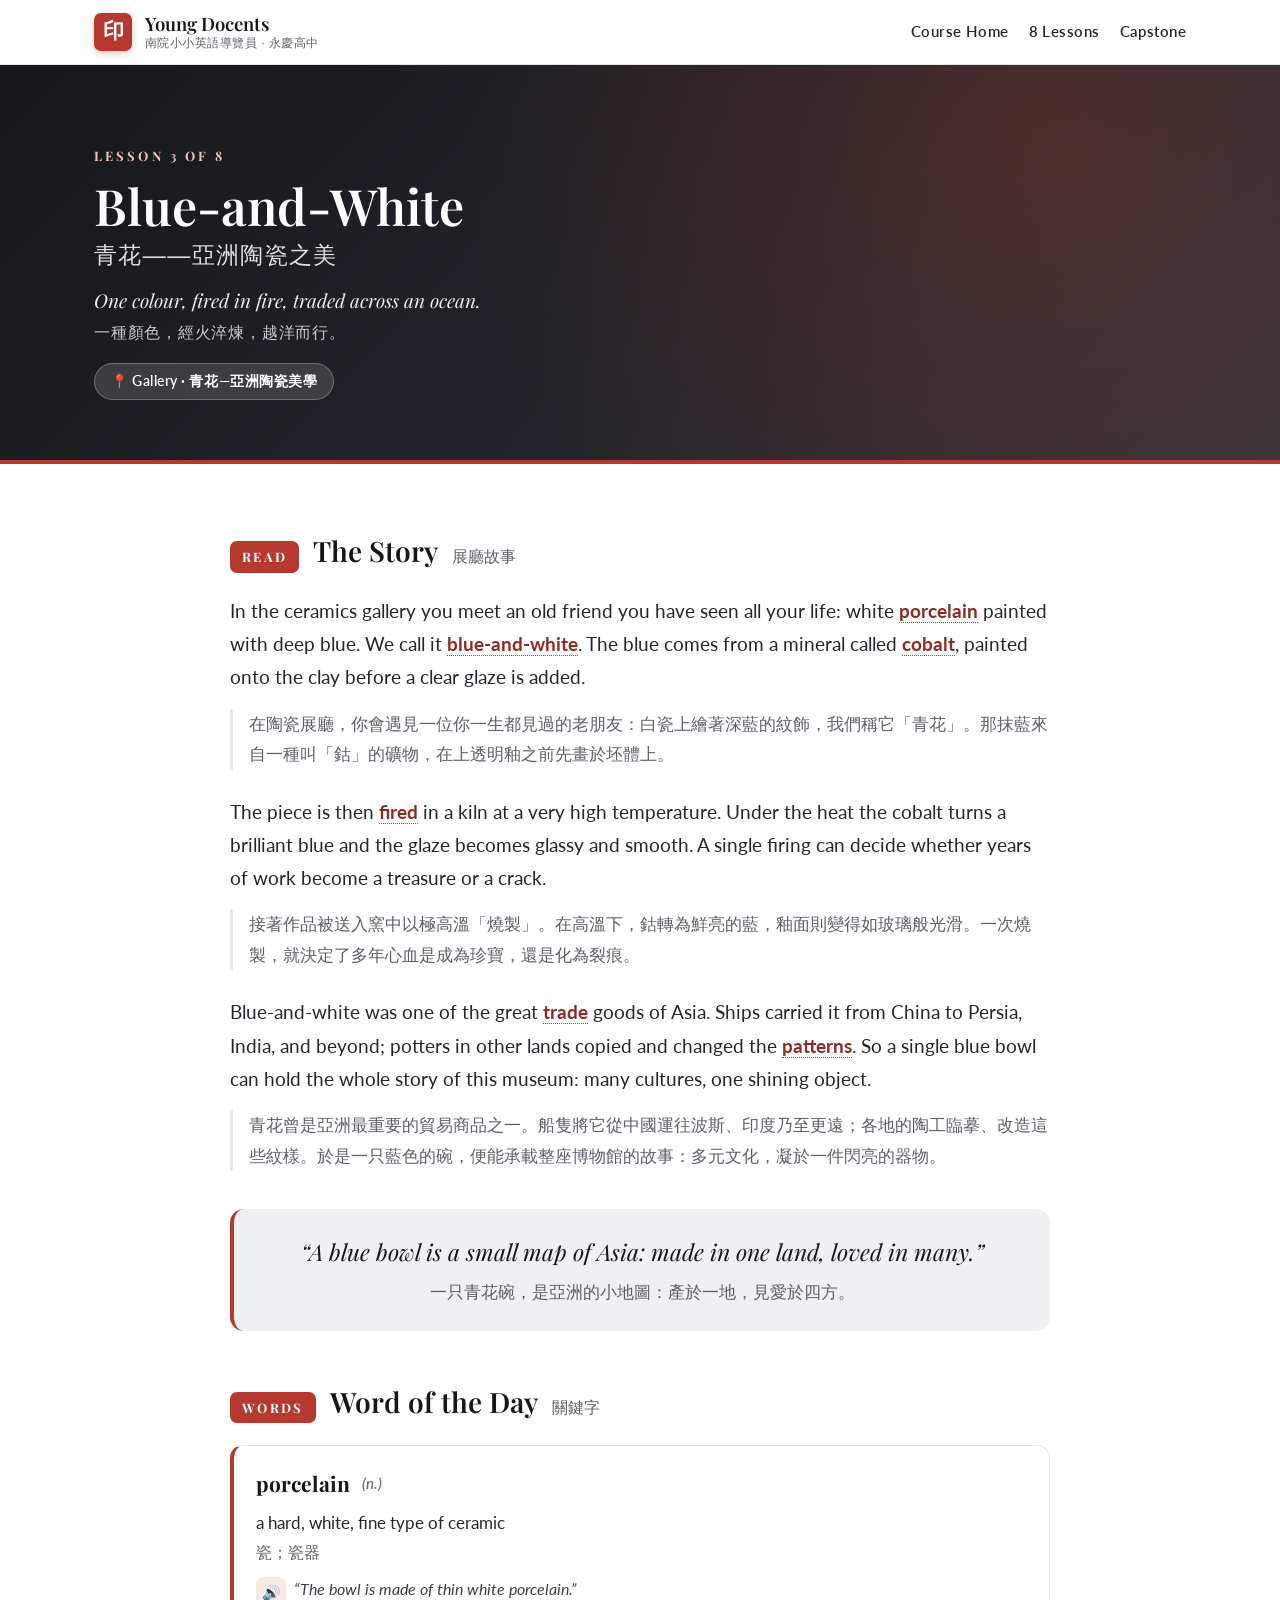
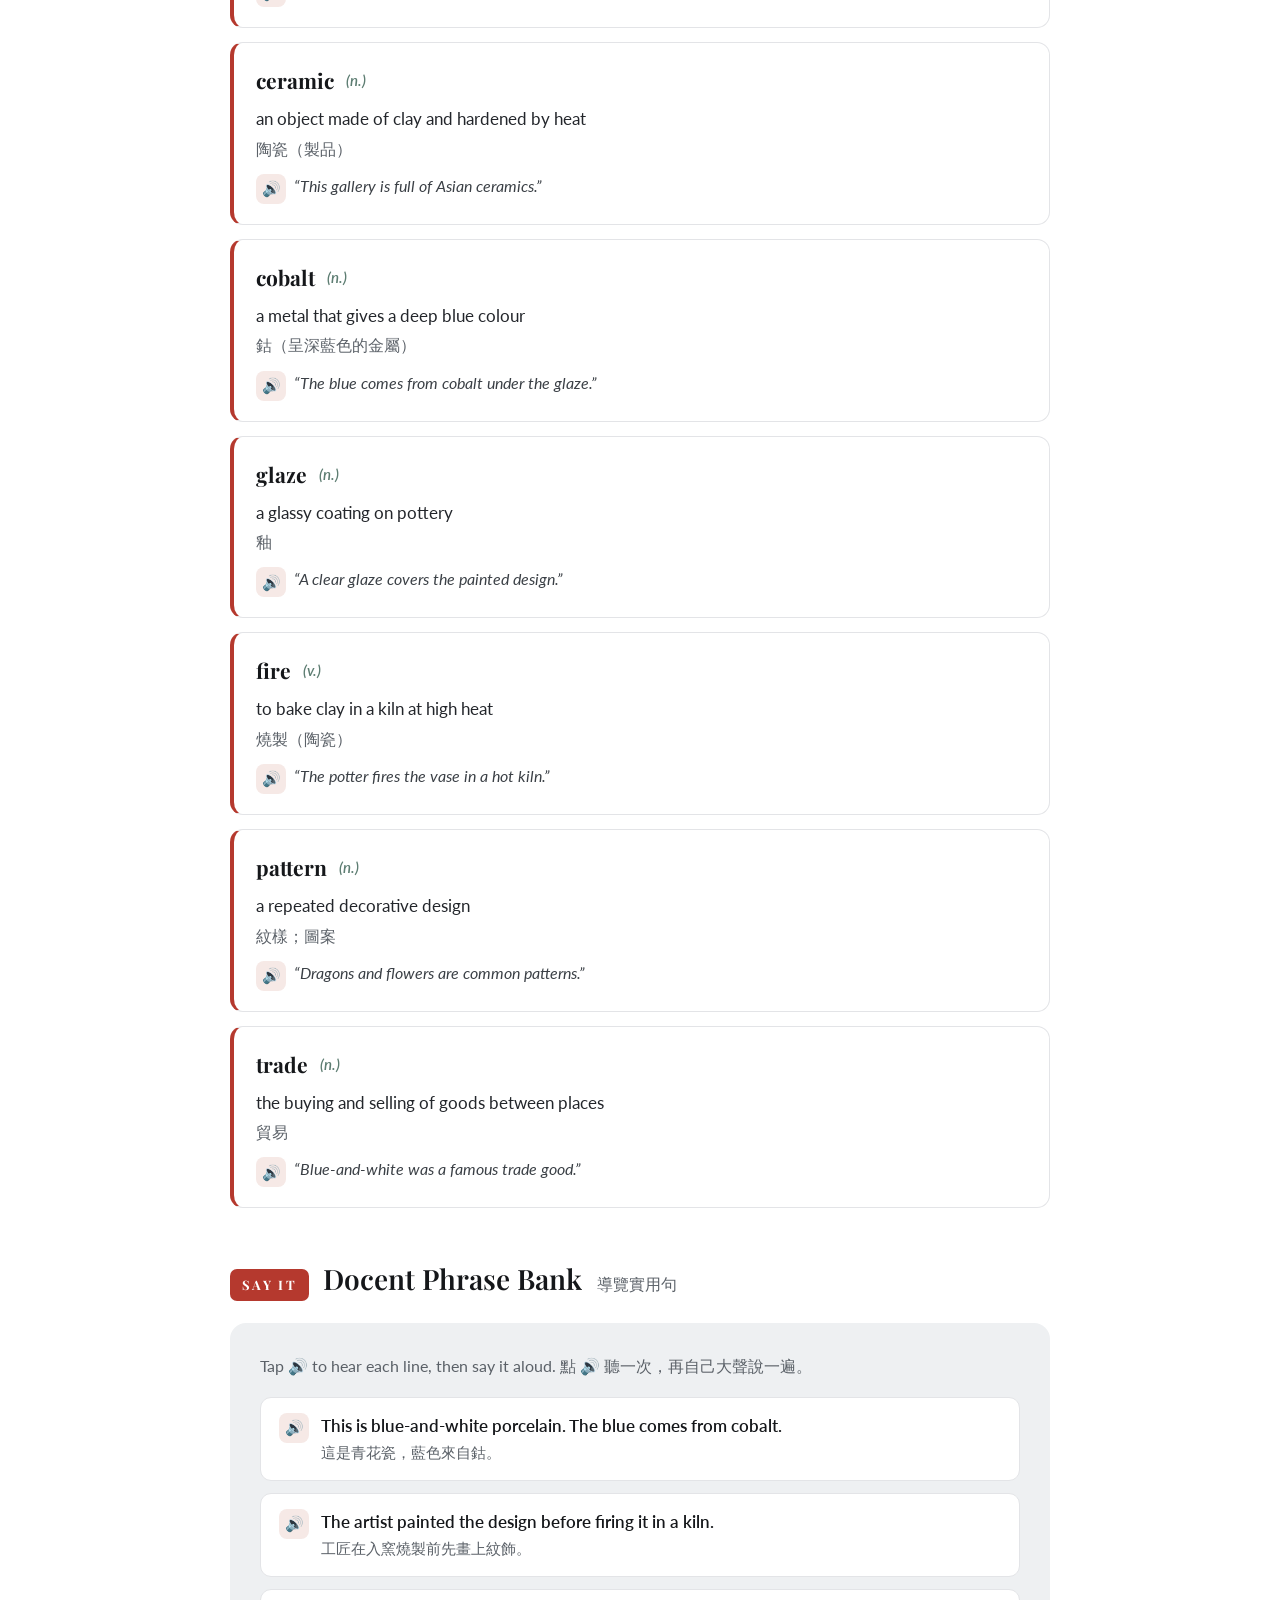
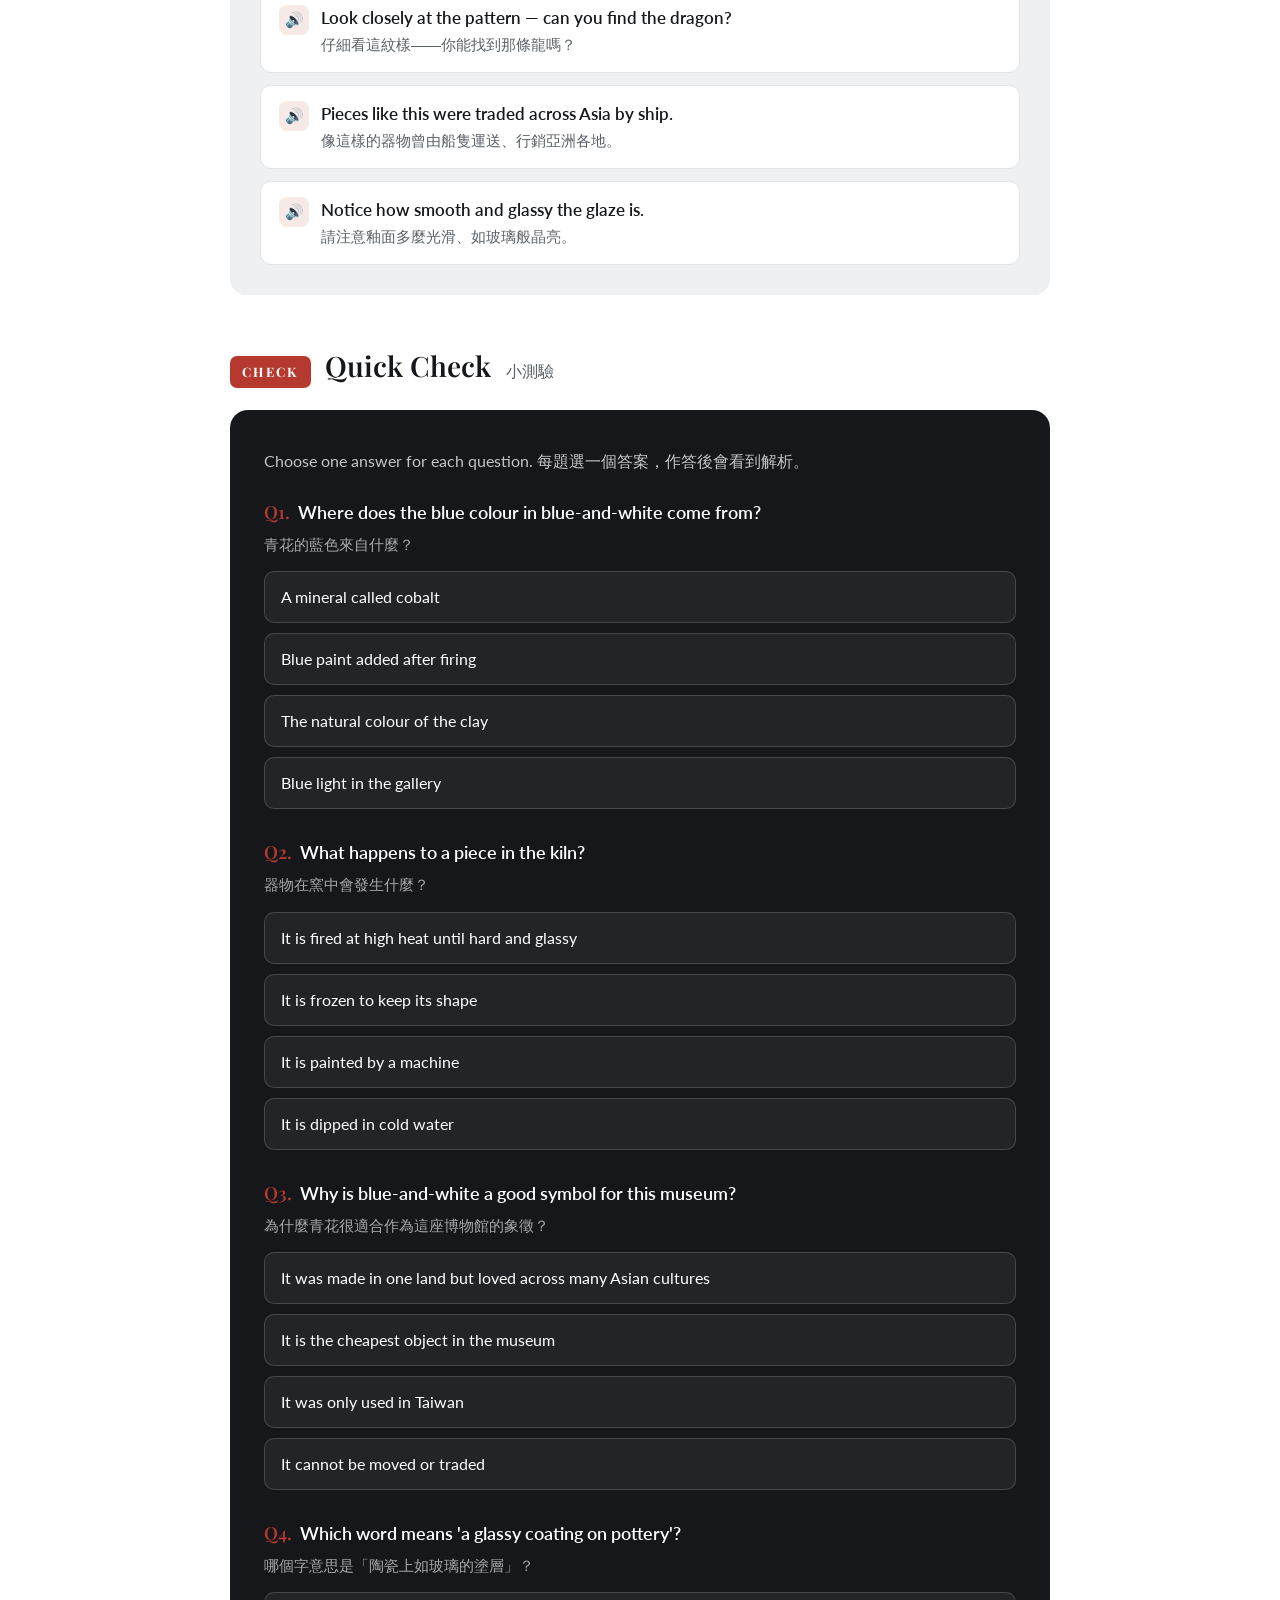
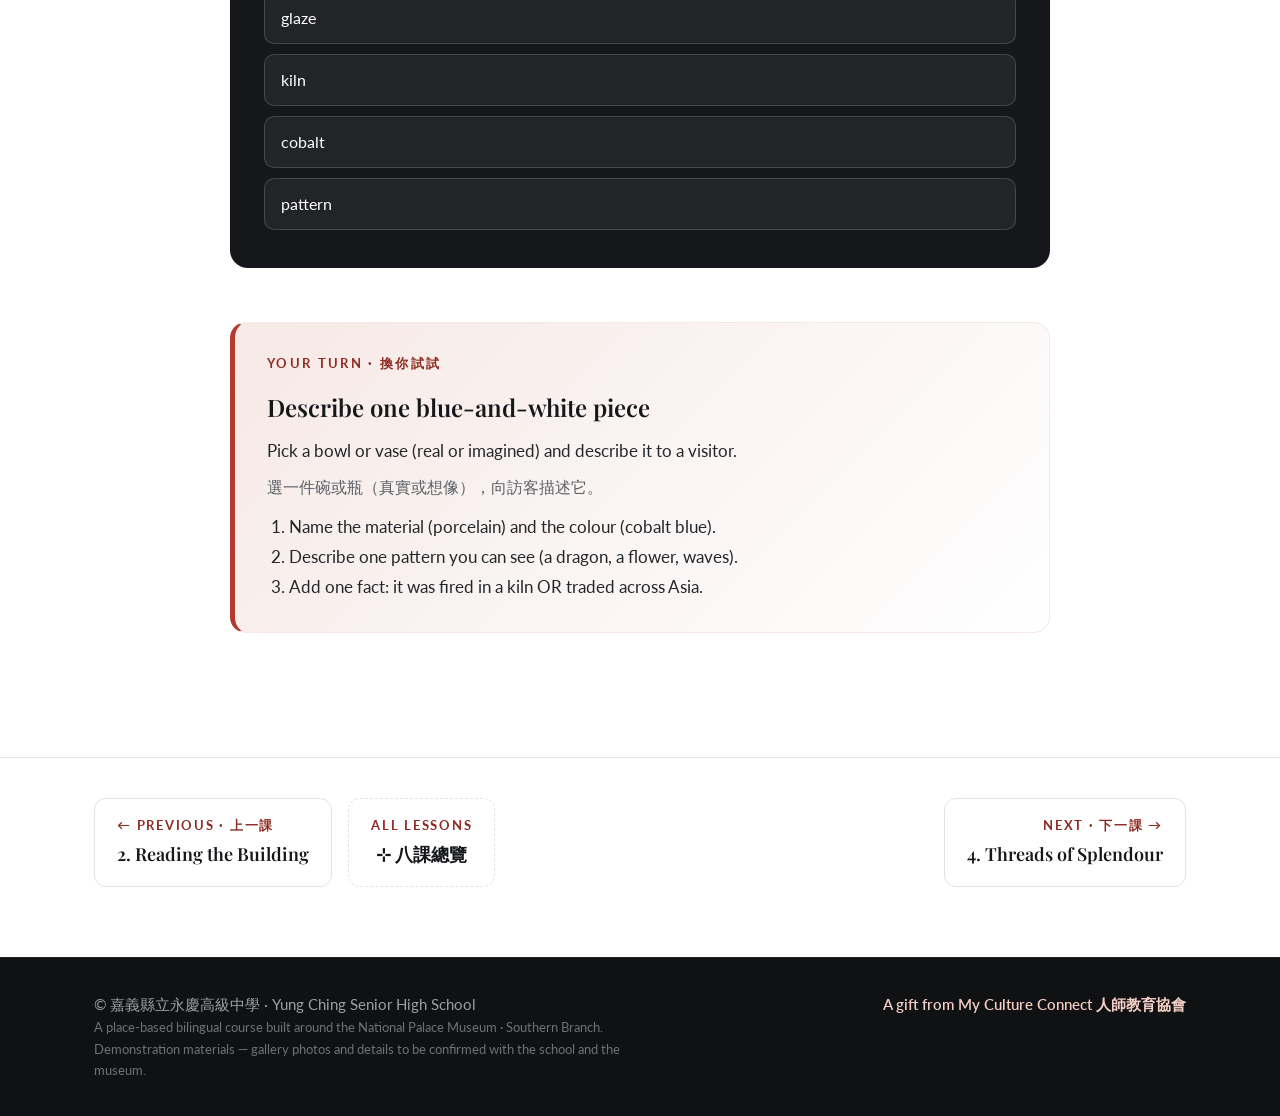
==== blue-and-white/index.html @ 45270a95 "Young Docents of the Southern Branch — YCSH bilingual course A place-based bilingual course (English" ====
<!DOCTYPE html>
<html lang="en">
<head>
<meta charset="UTF-8">
<meta name="viewport" content="width=device-width, initial-scale=1.0">
<title>Lesson 3: Blue-and-White · Young Docents of the Southern Branch</title>
<meta name="description" content="Blue-and-White — One colour, fired in fire, traded across an ocean.">
<link rel="preconnect" href="https://fonts.googleapis.com">
<link rel="preconnect" href="https://fonts.gstatic.com" crossorigin>
<link href="https://fonts.googleapis.com/css2?family=Playfair+Display:ital,wght@0,500;0,600;0,700;1,500;1,600&family=Lato:ital,wght@0,400;0,700;1,400&display=swap" rel="stylesheet">
<link rel="stylesheet" href="../assets/css/main.css">
</head>
<body class="">

<header class="topbar">
  <div class="wrap topbar-inner">
    <a class="topbar-brand" href="../index.html">
      <span class="topbar-seal">印</span>
      <span class="topbar-name">Young Docents<small>南院小小英語導覽員 · 永慶高中</small></span>
    </a>
    <nav class="topbar-nav">
      <a href="../index.html">Course Home</a>
      <a href="../index.html#lessons">8 Lessons</a>
      <a href="../docent/">Capstone</a>
    </nav>
  </div>
</header>

<section class="page-hero ">
  <div class="wrap">
    <span class="lesson-no">Lesson 3 of 8</span>
    <h1>Blue-and-White<span class="zh">青花——亞洲陶瓷之美</span></h1>
    <p class="tagline">One colour, fired in fire, traded across an ocean.<span class="zh">一種顏色，經火淬煉，越洋而行。</span></p>
    <span class="gallery-pill">📍 Gallery · 青花—亞洲陶瓷美學</span>
  </div>
</section>
<div class="lesson-body"><div class="wrap"><div class="lesson-inner">
<div class="block reading"><div class="block-head"><span class="kicker">Read</span><h2>The Story <span class="zh">展廳故事</span></h2></div>
<p>In the ceramics gallery you meet an old friend you have seen all your life: white <span class="term">porcelain</span> painted with deep blue. We call it <span class="term">blue-and-white</span>. The blue comes from a mineral called <span class="term">cobalt</span>, painted onto the clay before a clear glaze is added.</p>
<p class="zh-gloss">在陶瓷展廳，你會遇見一位你一生都見過的老朋友：白瓷上繪著深藍的紋飾，我們稱它「青花」。那抹藍來自一種叫「鈷」的礦物，在上透明釉之前先畫於坯體上。</p>
<p>The piece is then <span class="term">fired</span> in a kiln at a very high temperature. Under the heat the cobalt turns a brilliant blue and the glaze becomes glassy and smooth. A single firing can decide whether years of work become a treasure or a crack.</p>
<p class="zh-gloss">接著作品被送入窯中以極高溫「燒製」。在高溫下，鈷轉為鮮亮的藍，釉面則變得如玻璃般光滑。一次燒製，就決定了多年心血是成為珍寶，還是化為裂痕。</p>
<p>Blue-and-white was one of the great <span class="term">trade</span> goods of Asia. Ships carried it from China to Persia, India, and beyond; potters in other lands copied and changed the <span class="term">patterns</span>. So a single blue bowl can hold the whole story of this museum: many cultures, one shining object.</p>
<p class="zh-gloss">青花曾是亞洲最重要的貿易商品之一。船隻將它從中國運往波斯、印度乃至更遠；各地的陶工臨摹、改造這些紋樣。於是一只藍色的碗，便能承載整座博物館的故事：多元文化，凝於一件閃亮的器物。</p>
<div class="pull-quote">“A blue bowl is a small map of Asia: made in one land, loved in many.”<span class="zh">一只青花碗，是亞洲的小地圖：產於一地，見愛於四方。</span></div>
</div>
<div class="block"><div class="block-head"><span class="kicker">Words</span><h2>Word of the Day <span class="zh">關鍵字</span></h2></div><div class="vocab-list">
<div class="vocab">
  <div class="v-top"><span class="word">porcelain</span> <span class="pos">(n.)</span></div>
  <div class="def">a hard, white, fine type of ceramic</div>
  <div class="zh">瓷；瓷器</div>
  <div class="eg"><button class="speak" data-speak="The bowl is made of thin white porcelain." aria-label="Listen">🔊</button><span>“The bowl is made of thin white porcelain.”</span></div>
</div>
<div class="vocab">
  <div class="v-top"><span class="word">ceramic</span> <span class="pos">(n.)</span></div>
  <div class="def">an object made of clay and hardened by heat</div>
  <div class="zh">陶瓷（製品）</div>
  <div class="eg"><button class="speak" data-speak="This gallery is full of Asian ceramics." aria-label="Listen">🔊</button><span>“This gallery is full of Asian ceramics.”</span></div>
</div>
<div class="vocab">
  <div class="v-top"><span class="word">cobalt</span> <span class="pos">(n.)</span></div>
  <div class="def">a metal that gives a deep blue colour</div>
  <div class="zh">鈷（呈深藍色的金屬）</div>
  <div class="eg"><button class="speak" data-speak="The blue comes from cobalt under the glaze." aria-label="Listen">🔊</button><span>“The blue comes from cobalt under the glaze.”</span></div>
</div>
<div class="vocab">
  <div class="v-top"><span class="word">glaze</span> <span class="pos">(n.)</span></div>
  <div class="def">a glassy coating on pottery</div>
  <div class="zh">釉</div>
  <div class="eg"><button class="speak" data-speak="A clear glaze covers the painted design." aria-label="Listen">🔊</button><span>“A clear glaze covers the painted design.”</span></div>
</div>
<div class="vocab">
  <div class="v-top"><span class="word">fire</span> <span class="pos">(v.)</span></div>
  <div class="def">to bake clay in a kiln at high heat</div>
  <div class="zh">燒製（陶瓷）</div>
  <div class="eg"><button class="speak" data-speak="The potter fires the vase in a hot kiln." aria-label="Listen">🔊</button><span>“The potter fires the vase in a hot kiln.”</span></div>
</div>
<div class="vocab">
  <div class="v-top"><span class="word">pattern</span> <span class="pos">(n.)</span></div>
  <div class="def">a repeated decorative design</div>
  <div class="zh">紋樣；圖案</div>
  <div class="eg"><button class="speak" data-speak="Dragons and flowers are common patterns." aria-label="Listen">🔊</button><span>“Dragons and flowers are common patterns.”</span></div>
</div>
<div class="vocab">
  <div class="v-top"><span class="word">trade</span> <span class="pos">(n.)</span></div>
  <div class="def">the buying and selling of goods between places</div>
  <div class="zh">貿易</div>
  <div class="eg"><button class="speak" data-speak="Blue-and-white was a famous trade good." aria-label="Listen">🔊</button><span>“Blue-and-white was a famous trade good.”</span></div>
</div>
</div></div>
<div class="block"><div class="block-head"><span class="kicker">Say it</span><h2>Docent Phrase Bank <span class="zh">導覽實用句</span></h2></div><div class="phrasebank"><p class="pb-intro">Tap 🔊 to hear each line, then say it aloud. 點 🔊 聽一次，再自己大聲說一遍。</p>
<div class="phrase"><button class="speak" data-speak="This is blue-and-white porcelain. The blue comes from cobalt." aria-label="Listen">🔊</button><div class="p-text">
  <div class="p-en">This is blue-and-white porcelain. The blue comes from cobalt.</div><div class="p-zh">這是青花瓷，藍色來自鈷。</div></div></div>
<div class="phrase"><button class="speak" data-speak="The artist painted the design before firing it in a kiln." aria-label="Listen">🔊</button><div class="p-text">
  <div class="p-en">The artist painted the design before firing it in a kiln.</div><div class="p-zh">工匠在入窯燒製前先畫上紋飾。</div></div></div>
<div class="phrase"><button class="speak" data-speak="Look closely at the pattern — can you find the dragon?" aria-label="Listen">🔊</button><div class="p-text">
  <div class="p-en">Look closely at the pattern — can you find the dragon?</div><div class="p-zh">仔細看這紋樣——你能找到那條龍嗎？</div></div></div>
<div class="phrase"><button class="speak" data-speak="Pieces like this were traded across Asia by ship." aria-label="Listen">🔊</button><div class="p-text">
  <div class="p-en">Pieces like this were traded across Asia by ship.</div><div class="p-zh">像這樣的器物曾由船隻運送、行銷亞洲各地。</div></div></div>
<div class="phrase"><button class="speak" data-speak="Notice how smooth and glassy the glaze is." aria-label="Listen">🔊</button><div class="p-text">
  <div class="p-en">Notice how smooth and glassy the glaze is.</div><div class="p-zh">請注意釉面多麼光滑、如玻璃般晶亮。</div></div></div>
</div></div>
<div class="block"><div class="block-head"><span class="kicker">Check</span><h2>Quick Check <span class="zh">小測驗</span></h2></div><div class="quiz"><p class="q-intro">Choose one answer for each question. 每題選一個答案，作答後會看到解析。</p>
<div class="q-item">
  <div class="q-stem"><span class="qn">Q1.</span>Where does the blue colour in blue-and-white come from?</div>
  <div class="q-zh">青花的藍色來自什麼？</div>
  <div class="q-opts">
  <button class="q-opt" data-correct="true">A mineral called cobalt</button>
<button class="q-opt" data-correct="false">Blue paint added after firing</button>
<button class="q-opt" data-correct="false">The natural colour of the clay</button>
<button class="q-opt" data-correct="false">Blue light in the gallery</button>
  </div>
  <div class="q-explain">The blue is cobalt, painted on before the glaze and turned brilliant by firing.<span class="zh">藍色是鈷，在上釉前畫上，經燒製後轉為鮮亮的藍。</span></div>
</div>
<div class="q-item">
  <div class="q-stem"><span class="qn">Q2.</span>What happens to a piece in the kiln?</div>
  <div class="q-zh">器物在窯中會發生什麼？</div>
  <div class="q-opts">
  <button class="q-opt" data-correct="true">It is fired at high heat until hard and glassy</button>
<button class="q-opt" data-correct="false">It is frozen to keep its shape</button>
<button class="q-opt" data-correct="false">It is painted by a machine</button>
<button class="q-opt" data-correct="false">It is dipped in cold water</button>
  </div>
  <div class="q-explain">Firing at high temperature hardens the clay and turns the glaze glassy.<span class="zh">高溫燒製使坯體變硬、釉面如玻璃。</span></div>
</div>
<div class="q-item">
  <div class="q-stem"><span class="qn">Q3.</span>Why is blue-and-white a good symbol for this museum?</div>
  <div class="q-zh">為什麼青花很適合作為這座博物館的象徵？</div>
  <div class="q-opts">
  <button class="q-opt" data-correct="true">It was made in one land but loved across many Asian cultures</button>
<button class="q-opt" data-correct="false">It is the cheapest object in the museum</button>
<button class="q-opt" data-correct="false">It was only used in Taiwan</button>
<button class="q-opt" data-correct="false">It cannot be moved or traded</button>
  </div>
  <div class="q-explain">Blue-and-white travelled and was copied across Asia — many cultures, one object.<span class="zh">青花流通並被亞洲各地臨摹——多元文化、一件器物。</span></div>
</div>
<div class="q-item">
  <div class="q-stem"><span class="qn">Q4.</span>Which word means 'a glassy coating on pottery'?</div>
  <div class="q-zh">哪個字意思是「陶瓷上如玻璃的塗層」？</div>
  <div class="q-opts">
  <button class="q-opt" data-correct="true">glaze</button>
<button class="q-opt" data-correct="false">kiln</button>
<button class="q-opt" data-correct="false">cobalt</button>
<button class="q-opt" data-correct="false">pattern</button>
  </div>
  <div class="q-explain">Glaze is the clear, glassy layer over the painted design.<span class="zh">glaze（釉）是覆蓋在彩繪紋飾上、透明如玻璃的塗層。</span></div>
</div>
</div></div>
<div class="block"><div class="your-turn">
  <div class="yt-label">Your Turn · 換你試試</div>
  <h3>Describe one blue-and-white piece</h3>
  <p>Pick a bowl or vase (real or imagined) and describe it to a visitor.</p>
  <p class="zh">選一件碗或瓶（真實或想像），向訪客描述它。</p>
  <ol><li>Name the material (porcelain) and the colour (cobalt blue).</li>
<li>Describe one pattern you can see (a dragon, a flower, waves).</li>
<li>Add one fact: it was fired in a kiln OR traded across Asia.</li></ol>
</div></div>
</div></div></div>
<nav class="lesson-nav"><div class="wrap"><a class="nav-link prev" href="../building/"><span class="dir">← Previous · 上一課</span><span class="t">2. Reading the Building</span></a><a class="nav-link hub" href="../index.html#lessons"><span class="dir">All Lessons</span><span class="t">⊹ 八課總覽</span></a><a class="nav-link next" href="../textiles/"><span class="dir">Next · 下一課 →</span><span class="t">4. Threads of Splendour</span></a></div></nav>

<footer>
  <div class="wrap">
    <span>© <span class="zh">嘉義縣立永慶高級中學</span> · Yung Ching Senior High School</span>
    <span class="partner">A gift from <a href="https://www.mycultureconnect.org/">My Culture Connect 人師教育協會</a></span>
  </div>
  <div class="wrap"><span class="note">A place-based bilingual course built around the National Palace Museum · Southern Branch. Demonstration materials — gallery photos and details to be confirmed with the school and the museum.</span></div>
</footer>
<script src="../assets/js/app.js"></script>
</body>
</html>
---- assets/css/main.css ----
/* ===== Young Docents of the Southern Branch · Yung Ching SHS bilingual course =====
   Palette: ink charcoal (the museum's calligraphic "ink-wash" architecture)
            + cinnabar seal red (the red signature seal on an ink painting).
            Pure-white background. Distinct from the sister cross-county sites:
            Taibao Elementary ink-blue #1F3A5F · Taibao JHS garnet #7A2A3A ·
            KangLang Elementary coastal-teal #1E5963.                            */

:root{
  --ink:#23262b;          /* 濃墨 solid ink — primary text & dark grounds */
  --ink-deep:#15171a;
  --ink-mid:#3b4046;
  --ink-soft:#5b6168;     /* secondary text */
  --seal:#b5392e;         /* 印泥 cinnabar seal red — accent */
  --seal-deep:#8e2b22;
  --seal-soft:#f6e9e6;
  --jade:#5d7d72;         /* 渲染 a quiet celadon, used sparingly */
  --jade-soft:#eaf0ed;
  --mist:#eef0f2;         /* 飛白 cool wash for soft sections */
  --mist2:#e4e7ea;
  --line:#e3e4e7;
  --paper:#fff;
  --max:1140px;
  --shadow:0 16px 44px -18px rgba(21,23,26,.34);
  --shadow-sm:0 4px 16px -6px rgba(21,23,26,.20);
}

*{box-sizing:border-box;margin:0;padding:0;}
html{scroll-behavior:smooth;}
body{
  font-family:'Lato','PingFang TC','Apple LiGothic Medium','Microsoft JhengHei',sans-serif;
  color:var(--ink);
  background:var(--paper);
  line-height:1.68;
  font-size:20px;                 /* mobile base — Luke's school-site rule */
  -webkit-font-smoothing:antialiased;
}
@media (min-width:880px){ body{font-size:22px;} }
img{max-width:100%;display:block;}
a{color:var(--seal-deep);text-decoration:none;transition:color .2s;}
a:hover{color:var(--seal);}
.wrap{max-width:var(--max);margin:0 auto;padding:0 24px;}
.en{font-family:'Lato',sans-serif;}
.zh{font-family:'PingFang TC','Apple LiGothic Medium','Microsoft JhengHei',sans-serif;}


/* ===== TOPBAR ===== */
.topbar{
  background:rgba(255,255,255,.94);
  border-bottom:1px solid var(--line);
  padding:13px 0;position:sticky;top:0;z-index:50;
  backdrop-filter:blur(8px);
}
.topbar-inner{display:flex;align-items:center;justify-content:space-between;gap:18px;}
.topbar-brand{display:flex;align-items:center;gap:13px;text-decoration:none;}
.topbar-seal{
  width:38px;height:38px;border-radius:7px;flex-shrink:0;
  background:var(--seal);color:#fff;
  display:flex;align-items:center;justify-content:center;
  font-family:'PingFang TC',serif;font-size:21px;font-weight:600;
  box-shadow:0 2px 8px -2px rgba(142,43,34,.5);
}
.topbar-name{
  font-family:'Playfair Display','PingFang TC',serif;
  font-size:18.5px;font-weight:600;color:var(--ink-deep);line-height:1.12;
}
.topbar-name small{
  display:block;font-family:'PingFang TC',sans-serif;
  font-size:12px;font-weight:500;color:var(--ink-soft);
  margin-top:2px;letter-spacing:.04em;
}
.topbar-nav{display:flex;gap:20px;flex-wrap:wrap;justify-content:flex-end;align-items:center;}
.topbar-nav a{color:var(--ink);font-size:14.5px;font-weight:600;letter-spacing:.03em;}
.topbar-nav a:hover{color:var(--seal);}
.topbar-nav a.is-active{color:var(--seal-deep);border-bottom:2px solid var(--seal);padding-bottom:2px;}


/* ===== HERO (hub) ===== */
.title{
  position:relative;color:#fff;text-align:center;
  padding:118px 0 104px;
  background:
    /* url("photos/hero-southern-branch.jpg") center 55%/cover no-repeat, */
    radial-gradient(circle at 78% 16%,rgba(181,57,46,.30),transparent 52%),
    radial-gradient(circle at 14% 88%,rgba(93,125,114,.26),transparent 55%),
    linear-gradient(135deg,#15171a 0%,#23262b 52%,#2f343a 100%);
  border-bottom:4px solid var(--seal);overflow:hidden;
}
.title::after{   /* a single ink brush-stroke, evoking the building's calligraphy */
  content:"";position:absolute;left:-6%;right:-6%;top:38%;height:130px;
  background:linear-gradient(90deg,transparent,rgba(255,255,255,.05) 18%,rgba(255,255,255,.09) 50%,rgba(255,255,255,.04) 82%,transparent);
  transform:rotate(-3deg);filter:blur(2px);pointer-events:none;
}
.title > .wrap{position:relative;z-index:1;}
.title__eyebrow{
  display:inline-block;font-size:13px;letter-spacing:.30em;
  color:rgba(245,206,198,.95);font-weight:700;text-transform:uppercase;margin-bottom:18px;
}
.title h1{
  font-family:'Playfair Display','PingFang TC',serif;
  font-size:clamp(40px,7vw,66px);line-height:1.04;font-weight:600;
  color:#fff;text-shadow:0 2px 18px rgba(0,0,0,.45);
}
.title .h1-zh{
  font-family:'PingFang TC','Apple LiGothic Medium',sans-serif;
  font-size:clamp(20px,2.6vw,27px);font-weight:500;letter-spacing:.10em;
  color:rgba(255,255,255,.92);margin-top:14px;text-shadow:0 1px 6px rgba(0,0,0,.4);
}
.title__divider{width:62px;height:2px;background:var(--seal);margin:26px auto 18px;border:0;}
.title__tagline{
  max-width:660px;margin:0 auto;
  font-family:'Playfair Display',serif;font-style:italic;font-size:22px;
  color:rgba(255,255,255,.95);line-height:1.55;
}
.title__tagline .tagline-zh{
  display:block;font-style:normal;font-family:'PingFang TC',sans-serif;
  font-size:16.5px;margin-top:10px;color:rgba(255,255,255,.8);letter-spacing:.06em;
}
.hero-cta{
  margin-top:34px;display:inline-flex;gap:14px;flex-wrap:wrap;justify-content:center;
}
.btn{
  display:inline-flex;align-items:center;gap:8px;
  padding:14px 28px;border-radius:99px;font-weight:700;font-size:16px;letter-spacing:.03em;
  transition:transform .2s,background .2s,color .2s,border-color .2s;
}
.btn-primary{background:var(--seal);color:#fff;}
.btn-primary:hover{background:#fff;color:var(--seal-deep);transform:translateY(-2px);}
.btn-ghost{border:1.5px solid rgba(255,255,255,.55);color:#fff;}
.btn-ghost:hover{border-color:#fff;background:rgba(255,255,255,.1);color:#fff;transform:translateY(-2px);}


/* ===== Section base ===== */
section{padding:88px 0;}
.section-head{text-align:center;margin-bottom:54px;}
.section-head .eyebrow{
  display:inline-block;color:var(--seal-deep);font-size:14px;font-weight:700;
  letter-spacing:.22em;text-transform:uppercase;margin-bottom:14px;
}
.section-head h2{
  font-family:'Playfair Display','PingFang TC',serif;
  font-size:clamp(34px,5.5vw,52px);font-weight:600;color:var(--ink-deep);
  line-height:1.18;margin-bottom:8px;
}
.section-head .h2-zh{
  font-family:'PingFang TC','Apple LiGothic Medium',sans-serif;
  font-size:21px;color:var(--ink-soft);font-weight:500;letter-spacing:.04em;
}
.section-head .lede{color:var(--ink-soft);font-size:18.5px;max-width:680px;margin:18px auto 0;}
.alt{background:linear-gradient(180deg,#fff 0%,var(--mist) 100%);}


/* ===== About (hub) ===== */
.about-grid{display:grid;grid-template-columns:1.1fr 1fr;gap:52px;align-items:start;}
.about-text h3{
  font-family:'Playfair Display','PingFang TC',serif;
  font-size:32px;color:var(--ink-deep);line-height:1.25;margin-bottom:18px;font-weight:600;
}
.about-text .p-en{font-size:18.5px;color:var(--ink);margin-bottom:16px;line-height:1.72;}
.about-text .zh-block{
  font-family:'PingFang TC',sans-serif;font-size:17px;color:var(--ink-soft);
  line-height:1.85;border-left:3px solid var(--seal-soft);padding-left:18px;margin-top:8px;
}
.about-aside{
  background:var(--ink-deep);color:#fff;border-radius:20px;padding:38px 34px;
  box-shadow:var(--shadow);position:relative;overflow:hidden;
}
.about-aside::before{
  content:"印";position:absolute;right:-10px;bottom:-22px;
  font-family:'PingFang TC',serif;font-size:150px;color:rgba(181,57,46,.16);line-height:1;
}
.about-aside .label{
  font-size:12.5px;letter-spacing:.2em;text-transform:uppercase;
  color:rgba(245,206,198,.95);font-weight:700;margin-bottom:18px;position:relative;
}
.about-aside ul{list-style:none;display:grid;gap:16px;position:relative;}
.about-aside li{display:flex;gap:14px;align-items:flex-start;font-size:16.5px;line-height:1.5;}
.about-aside li .n{
  flex-shrink:0;width:30px;height:30px;border-radius:8px;background:var(--seal);
  display:flex;align-items:center;justify-content:center;font-weight:700;font-size:15px;
  font-family:'Playfair Display',serif;
}
.about-aside li .zh{display:block;font-size:14.5px;color:rgba(255,255,255,.7);margin-top:2px;}


/* ===== How it works (module strip) ===== */
.modules{display:grid;grid-template-columns:repeat(5,1fr);gap:16px;}
.module{
  background:#fff;border:1px solid var(--line);border-radius:14px;padding:24px 20px;
  border-top:4px solid var(--seal);text-align:center;
}
.module:nth-child(2){border-top-color:var(--ink);}
.module:nth-child(3){border-top-color:var(--jade);}
.module:nth-child(4){border-top-color:var(--seal-deep);}
.module:nth-child(5){border-top-color:var(--ink-mid);}
.module .step{
  font-family:'Playfair Display',serif;font-size:13px;font-weight:700;
  letter-spacing:.16em;text-transform:uppercase;color:var(--seal-deep);margin-bottom:10px;
}
.module .glyph{font-size:30px;margin-bottom:10px;line-height:1;}
.module h4{
  font-family:'Playfair Display','PingFang TC',serif;font-size:18px;color:var(--ink-deep);
  font-weight:600;line-height:1.25;margin-bottom:4px;
}
.module h4 .zh{display:block;font-family:'PingFang TC',sans-serif;font-size:14px;color:var(--ink-soft);font-weight:500;margin-top:3px;}


/* ===== Lesson map (hub) ===== */
.lesson-grid{display:grid;grid-template-columns:repeat(2,1fr);gap:22px;}
.lesson-card{
  display:flex;gap:22px;align-items:flex-start;
  background:#fff;border:1px solid var(--line);border-radius:16px;
  padding:28px 28px;box-shadow:var(--shadow-sm);
  transition:transform .22s,box-shadow .22s,border-color .22s;
}
.lesson-card:hover{transform:translateY(-3px);box-shadow:var(--shadow);border-color:var(--seal);}
.lesson-card .ln{
  flex-shrink:0;width:58px;height:58px;border-radius:13px;
  background:var(--mist);color:var(--ink-deep);
  display:flex;align-items:center;justify-content:center;
  font-family:'Playfair Display',serif;font-size:26px;font-weight:600;
}
.lesson-card.is-capstone .ln{background:var(--seal);color:#fff;}
.lesson-card h3{
  font-family:'Playfair Display','PingFang TC',serif;font-size:22px;color:var(--ink-deep);
  line-height:1.22;font-weight:600;margin-bottom:3px;
}
.lesson-card h3 .zh{display:block;font-family:'PingFang TC',sans-serif;font-size:15.5px;color:var(--ink-soft);font-weight:500;margin-top:3px;}
.lesson-card p{font-size:15.5px;color:var(--ink-soft);line-height:1.62;margin-top:10px;}
.lesson-card .gallery-tag{
  display:inline-block;margin-top:12px;font-size:12.5px;font-weight:700;letter-spacing:.06em;
  color:var(--seal-deep);background:var(--seal-soft);padding:4px 12px;border-radius:99px;
}


/* ===== PAGE HERO (lesson) ===== */
.page-hero{
  position:relative;color:#fff;
  padding:70px 0 60px;border-bottom:4px solid var(--seal);overflow:hidden;
  background:
    radial-gradient(circle at 82% 20%,rgba(181,57,46,.28),transparent 54%),
    linear-gradient(135deg,#15171a 0%,#23262b 60%,#2f343a 100%);
}
.page-hero.tone-jade{background:radial-gradient(circle at 82% 20%,rgba(93,125,114,.34),transparent 54%),linear-gradient(135deg,#15171a 0%,#23262b 60%,#2f343a 100%);}
.page-hero.tone-seal{background:radial-gradient(circle at 82% 20%,rgba(181,57,46,.40),transparent 54%),linear-gradient(135deg,#15171a 0%,#23262b 60%,#2f343a 100%);}
.page-hero > .wrap{position:relative;z-index:1;}
.page-hero .lesson-no{
  display:inline-block;font-family:'Playfair Display',serif;font-size:13px;
  letter-spacing:.24em;text-transform:uppercase;color:rgba(245,206,198,.95);
  font-weight:700;margin-bottom:12px;
}
.page-hero h1{
  font-family:'Playfair Display','PingFang TC',serif;
  font-size:clamp(34px,5.2vw,50px);font-weight:600;line-height:1.08;color:#fff;
}
.page-hero h1 .zh{
  display:block;font-family:'PingFang TC',sans-serif;font-size:clamp(18px,2.2vw,23px);
  font-weight:500;letter-spacing:.06em;color:rgba(255,255,255,.86);margin-top:10px;
}
.page-hero .tagline{
  margin-top:18px;max-width:680px;font-family:'Playfair Display',serif;font-style:italic;
  font-size:19px;color:rgba(255,255,255,.92);line-height:1.55;
}
.page-hero .tagline .zh{
  display:block;font-style:normal;font-family:'PingFang TC',sans-serif;font-size:15.5px;
  color:rgba(255,255,255,.76);margin-top:6px;letter-spacing:.05em;
}
.page-hero .gallery-pill{
  display:inline-block;margin-top:18px;font-size:13.5px;font-weight:600;letter-spacing:.04em;
  color:#fff;background:rgba(255,255,255,.14);border:1px solid rgba(255,255,255,.25);
  padding:6px 16px;border-radius:99px;
}


/* ===== Lesson body shell ===== */
.lesson-body{padding:70px 0;}
.lesson-inner{max-width:820px;margin:0 auto;}
.block{margin-bottom:54px;}
.block-head{display:flex;align-items:baseline;gap:14px;margin-bottom:22px;}
.block-head .kicker{
  font-family:'Playfair Display',serif;font-size:13px;font-weight:700;letter-spacing:.18em;
  text-transform:uppercase;color:#fff;background:var(--seal);padding:5px 12px;border-radius:7px;
}
.block-head h2{
  font-family:'Playfair Display','PingFang TC',serif;font-size:28px;font-weight:600;
  color:var(--ink-deep);line-height:1.2;
}
.block-head h2 .zh{font-family:'PingFang TC',sans-serif;font-size:16px;color:var(--ink-soft);font-weight:500;margin-left:8px;}


/* ===== Reading ===== */
.reading p{font-size:18.5px;color:var(--ink);line-height:1.8;margin:14px 0;}
.reading .zh-gloss{
  font-family:'PingFang TC',sans-serif;font-size:16.5px;color:var(--ink-soft);
  line-height:1.85;border-left:3px solid var(--mist2);padding-left:16px;margin:8px 0 26px;
}
.reading .term{color:var(--seal-deep);font-weight:700;border-bottom:1.5px dotted var(--seal);}
.pull-quote{
  font-family:'Playfair Display',serif;font-style:italic;font-size:23px;color:var(--ink-deep);
  line-height:1.5;text-align:center;margin:38px 0;padding:26px 28px;
  background:var(--mist);border-radius:14px;border-left:4px solid var(--seal);
}
.pull-quote .zh{display:block;font-style:normal;font-family:'PingFang TC',sans-serif;font-size:16.5px;color:var(--ink-soft);margin-top:10px;}


/* ===== Speak button ===== */
.speak{
  display:inline-flex;align-items:center;justify-content:center;gap:5px;
  width:30px;height:30px;border-radius:8px;flex-shrink:0;
  background:var(--seal-soft);color:var(--seal-deep);border:1px solid transparent;
  cursor:pointer;font-size:15px;line-height:1;transition:background .15s,transform .1s;
  vertical-align:middle;
}
.speak:hover{background:var(--seal);color:#fff;}
.speak:active{transform:scale(.92);}
.speak.is-playing{background:var(--seal);color:#fff;animation:pulse 1s infinite;}
@keyframes pulse{0%,100%{box-shadow:0 0 0 0 rgba(181,57,46,.4);}50%{box-shadow:0 0 0 6px rgba(181,57,46,0);}}


/* ===== Vocabulary ===== */
.vocab-list{display:grid;gap:14px;}
.vocab{
  background:#fff;border:1px solid var(--line);border-radius:13px;padding:20px 22px;
  border-left:4px solid var(--seal);
}
.vocab .v-top{display:flex;align-items:center;gap:12px;flex-wrap:wrap;}
.vocab .word{font-family:'Playfair Display',serif;font-size:21px;font-weight:700;color:var(--ink-deep);}
.vocab .pos{font-style:italic;color:var(--jade);font-size:15px;font-weight:600;}
.vocab .def{font-size:16.5px;color:var(--ink);margin-top:8px;line-height:1.6;}
.vocab .zh{font-family:'PingFang TC',sans-serif;font-size:15.5px;color:var(--ink-soft);margin-top:4px;}
.vocab .eg{
  font-size:16px;color:var(--ink-mid);font-style:italic;margin-top:10px;line-height:1.6;
  display:flex;gap:8px;align-items:flex-start;
}
.vocab .eg .speak{margin-top:1px;}


/* ===== Phrase bank ===== */
.phrasebank{background:var(--mist);border-radius:16px;padding:30px 30px;}
.phrasebank .pb-intro{font-size:16px;color:var(--ink-soft);margin-bottom:18px;line-height:1.6;}
.phrase{
  background:#fff;border:1px solid var(--line);border-radius:11px;padding:15px 18px;
  margin-bottom:12px;display:flex;gap:12px;align-items:flex-start;
}
.phrase:last-child{margin-bottom:0;}
.phrase .p-text{flex:1;}
.phrase .p-en{font-size:17px;color:var(--ink-deep);line-height:1.5;font-weight:600;}
.phrase .p-zh{font-family:'PingFang TC',sans-serif;font-size:15px;color:var(--ink-soft);margin-top:4px;line-height:1.5;}


/* ===== Quiz ===== */
.quiz{background:var(--ink-deep);color:#fff;border-radius:18px;padding:38px 34px;}
.quiz .q-intro{color:rgba(255,255,255,.75);font-size:16px;margin-bottom:26px;line-height:1.6;}
.q-item{margin-bottom:30px;}
.q-item:last-of-type{margin-bottom:0;}
.q-item .q-stem{font-size:18px;font-weight:600;line-height:1.55;margin-bottom:6px;}
.q-item .q-stem .qn{color:var(--seal);font-family:'Playfair Display',serif;margin-right:8px;}
.q-item .q-zh{font-family:'PingFang TC',sans-serif;font-size:14.5px;color:rgba(255,255,255,.62);margin-bottom:14px;}
.q-opts{display:grid;gap:10px;}
.q-opt{
  text-align:left;width:100%;cursor:pointer;
  background:rgba(255,255,255,.06);border:1.5px solid rgba(255,255,255,.16);border-radius:10px;
  padding:13px 16px;color:#fff;font-size:16px;font-family:inherit;line-height:1.5;
  transition:background .15s,border-color .15s;
}
.q-opt:hover{background:rgba(255,255,255,.12);border-color:rgba(255,255,255,.4);}
.q-opt.correct{background:rgba(93,125,114,.35);border-color:var(--jade);}
.q-opt.wrong{background:rgba(181,57,46,.30);border-color:var(--seal);}
.q-opt.locked{cursor:default;opacity:.85;}
.q-opt .mark{font-weight:700;margin-right:6px;}
.q-explain{
  margin-top:12px;font-size:15px;line-height:1.6;color:rgba(255,255,255,.9);
  background:rgba(255,255,255,.07);border-left:3px solid var(--seal);
  border-radius:0 8px 8px 0;padding:12px 16px;display:none;
}
.q-explain.show{display:block;}
.q-explain .zh{font-family:'PingFang TC',sans-serif;display:block;color:rgba(255,255,255,.72);font-size:14px;margin-top:6px;}


/* ===== Your turn ===== */
.your-turn{
  background:linear-gradient(135deg,var(--seal-soft) 0%,#fff 100%);
  border:1px solid var(--seal-soft);border-left:5px solid var(--seal);
  border-radius:16px;padding:30px 32px;
}
.your-turn .yt-label{
  font-size:13px;font-weight:700;letter-spacing:.18em;text-transform:uppercase;
  color:var(--seal-deep);margin-bottom:12px;
}
.your-turn h3{font-family:'Playfair Display','PingFang TC',serif;font-size:24px;color:var(--ink-deep);font-weight:600;margin-bottom:10px;}
.your-turn p{font-size:17px;color:var(--ink);line-height:1.7;margin:8px 0;}
.your-turn p.zh{font-family:'PingFang TC',sans-serif;font-size:16px;color:var(--ink-soft);}
.your-turn ol{margin:12px 0 0 22px;font-size:16.5px;color:var(--ink);line-height:1.8;}


/* ===== Lesson nav ===== */
.lesson-nav{border-top:1px solid var(--line);background:#fff;padding:40px 0 70px;}
.lesson-nav .wrap{display:flex;justify-content:space-between;gap:16px;flex-wrap:wrap;}
.nav-link{
  display:flex;flex-direction:column;gap:3px;max-width:46%;
  padding:16px 22px;border:1px solid var(--line);border-radius:12px;
  transition:border-color .2s,transform .2s;
}
.nav-link:hover{border-color:var(--seal);transform:translateY(-2px);}
.nav-link .dir{font-size:12.5px;font-weight:700;letter-spacing:.14em;text-transform:uppercase;color:var(--seal-deep);}
.nav-link .t{font-family:'Playfair Display',serif;font-size:18px;color:var(--ink-deep);font-weight:600;}
.nav-link.next{text-align:right;align-items:flex-end;margin-left:auto;}
.nav-link.hub{align-items:center;text-align:center;border-style:dashed;}


/* ===== Capstone rubric (L8) ===== */
.rubric{width:100%;border-collapse:collapse;margin-top:16px;font-size:16px;}
.rubric th,.rubric td{border:1px solid var(--line);padding:12px 14px;text-align:left;vertical-align:top;}
.rubric th{background:var(--ink-deep);color:#fff;font-size:14px;letter-spacing:.06em;font-weight:700;}
.rubric td.crit{font-weight:700;color:var(--ink-deep);font-family:'Playfair Display',serif;}
.rubric td.crit .zh{display:block;font-family:'PingFang TC',sans-serif;font-size:14px;color:var(--ink-soft);font-weight:500;margin-top:2px;}
.steps{counter-reset:step;display:grid;gap:14px;margin-top:8px;}
.step-row{display:flex;gap:16px;align-items:flex-start;}
.step-row .sn{
  flex-shrink:0;width:36px;height:36px;border-radius:9px;background:var(--seal);color:#fff;
  display:flex;align-items:center;justify-content:center;font-family:'Playfair Display',serif;font-weight:700;
}
.step-row .sc .en{font-size:17px;color:var(--ink-deep);font-weight:600;}
.step-row .sc .zh{font-family:'PingFang TC',sans-serif;font-size:15px;color:var(--ink-soft);margin-top:2px;}


/* ===== For-teachers note (hub) ===== */
.teacher-note{background:var(--ink-deep);color:#fff;}
.teacher-note .tn-grid{display:grid;grid-template-columns:1fr 1fr;gap:46px;align-items:center;}
.teacher-note h2{font-family:'Playfair Display',serif;font-size:38px;font-weight:600;line-height:1.16;color:#fff;}
.teacher-note h2 small{display:block;font-family:'PingFang TC',sans-serif;font-size:20px;font-weight:500;color:rgba(255,255,255,.74);margin-top:8px;}
.teacher-note p{font-size:17.5px;color:rgba(255,255,255,.86);line-height:1.75;margin-top:18px;}
.teacher-note p.zh{font-family:'PingFang TC',sans-serif;font-size:16.5px;color:rgba(255,255,255,.74);margin-top:12px;}
.teacher-note .flow{
  background:rgba(255,255,255,.06);border:1px solid rgba(255,255,255,.14);border-radius:16px;
  padding:30px 32px;backdrop-filter:blur(8px);
}
.teacher-note .flow .label{font-size:12.5px;letter-spacing:.2em;text-transform:uppercase;color:#f5cec6;font-weight:700;margin-bottom:16px;}
.teacher-note .flow ol{list-style:none;counter-reset:f;display:grid;gap:14px;}
.teacher-note .flow li{display:flex;gap:14px;align-items:flex-start;font-size:16px;line-height:1.5;color:rgba(255,255,255,.92);}
.teacher-note .flow li::before{counter-increment:f;content:counter(f);flex-shrink:0;width:28px;height:28px;border-radius:7px;background:var(--seal);color:#fff;display:flex;align-items:center;justify-content:center;font-weight:700;font-family:'Playfair Display',serif;font-size:14px;}


/* ===== Visit / contact ===== */
.visit{background:var(--ink-deep);color:#fff;padding:78px 0;}
.visit-grid{display:grid;grid-template-columns:1fr 1fr;gap:50px;align-items:start;}
.visit h2{font-family:'Playfair Display',serif;font-size:44px;font-weight:600;line-height:1.15;color:#fff;}
.visit h2 small{display:block;font-family:'PingFang TC',sans-serif;font-size:21px;font-weight:500;color:rgba(255,255,255,.74);margin-top:8px;}
.visit p{font-size:17.5px;color:rgba(255,255,255,.84);margin-top:18px;line-height:1.72;}
.visit p.zh{font-family:'PingFang TC',sans-serif;font-size:16.5px;margin-top:12px;}
.contact{background:rgba(255,255,255,.06);border:1px solid rgba(255,255,255,.14);border-radius:16px;padding:28px 30px;backdrop-filter:blur(8px);}
.contact dl{display:grid;gap:16px;}
.contact dt{font-size:12.5px;letter-spacing:.18em;text-transform:uppercase;color:#f5cec6;font-weight:700;margin-bottom:4px;}
.contact dd{font-size:17px;color:#fff;font-family:'PingFang TC',sans-serif;line-height:1.55;}
.contact dd a{color:#fff;border-bottom:1px solid rgba(255,255,255,.4);}
.contact dd a:hover{color:#f5cec6;border-color:#f5cec6;}


/* ===== Footer ===== */
footer{background:#0f1113;color:rgba(255,255,255,.6);padding:34px 0;font-size:15px;border-top:1px solid rgba(255,255,255,.08);}
footer .wrap{display:flex;justify-content:space-between;align-items:center;flex-wrap:wrap;gap:14px;}
footer .partner{color:#f5cec6;font-weight:600;}
footer .partner a{color:#f5cec6;}
footer .note{font-size:13px;color:rgba(255,255,255,.4);max-width:560px;}


/* ===== Mobile ===== */
@media (max-width:880px){
  .title{padding:72px 0 58px;}
  section{padding:60px 0;}
  .about-grid{grid-template-columns:1fr;gap:34px;}
  .modules{grid-template-columns:1fr 1fr;}
  .lesson-grid{grid-template-columns:1fr;}
  .teacher-note .tn-grid{grid-template-columns:1fr;gap:30px;}
  .visit-grid{grid-template-columns:1fr;gap:30px;}
  .quiz,.phrasebank{padding:26px 20px;}
  .lesson-body{padding:50px 0;}
  footer .wrap{flex-direction:column;text-align:center;}
}
@media (max-width:560px){
  .topbar-inner{flex-direction:column;align-items:flex-start;gap:10px;}
  .topbar-nav{gap:13px;justify-content:flex-start;}
  .topbar-nav a{font-size:13.5px;}
  .modules{grid-template-columns:1fr;}
  .lesson-card{flex-direction:column;gap:14px;}
  .nav-link{max-width:100%;}
}
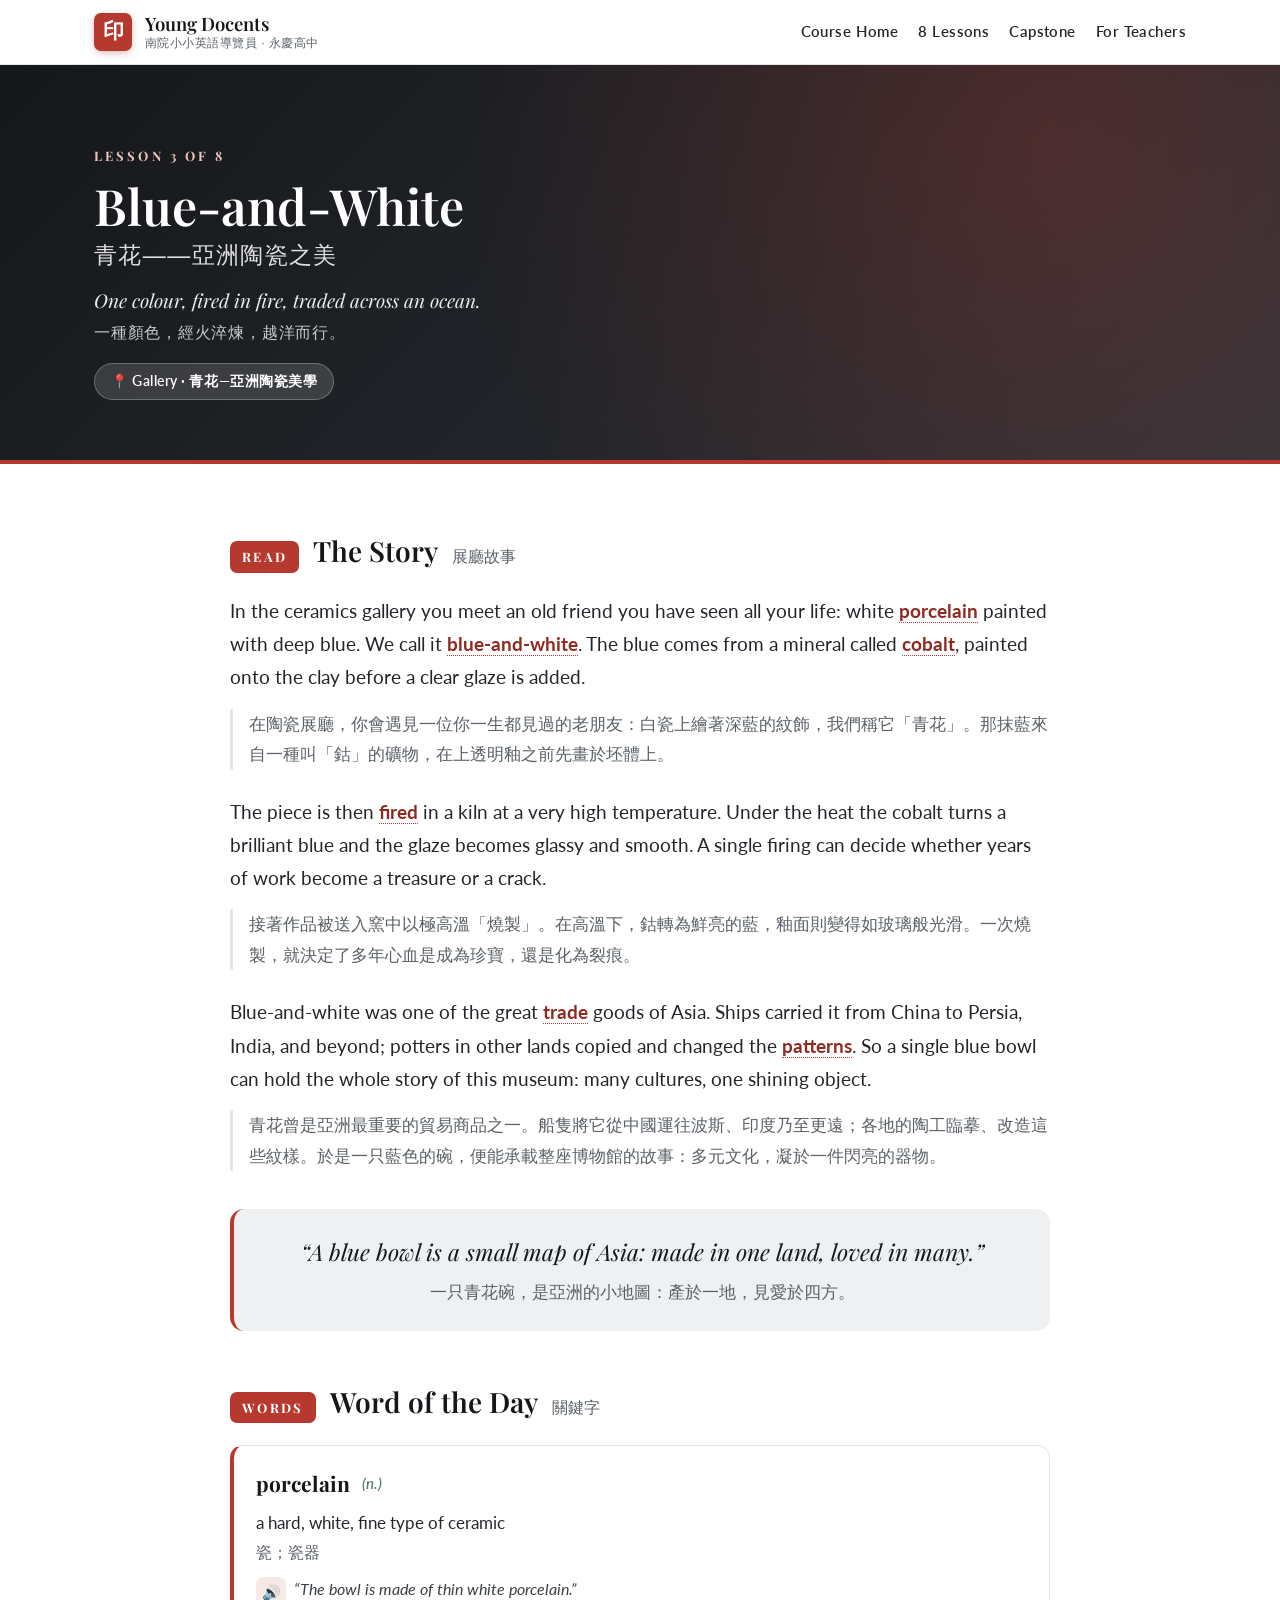
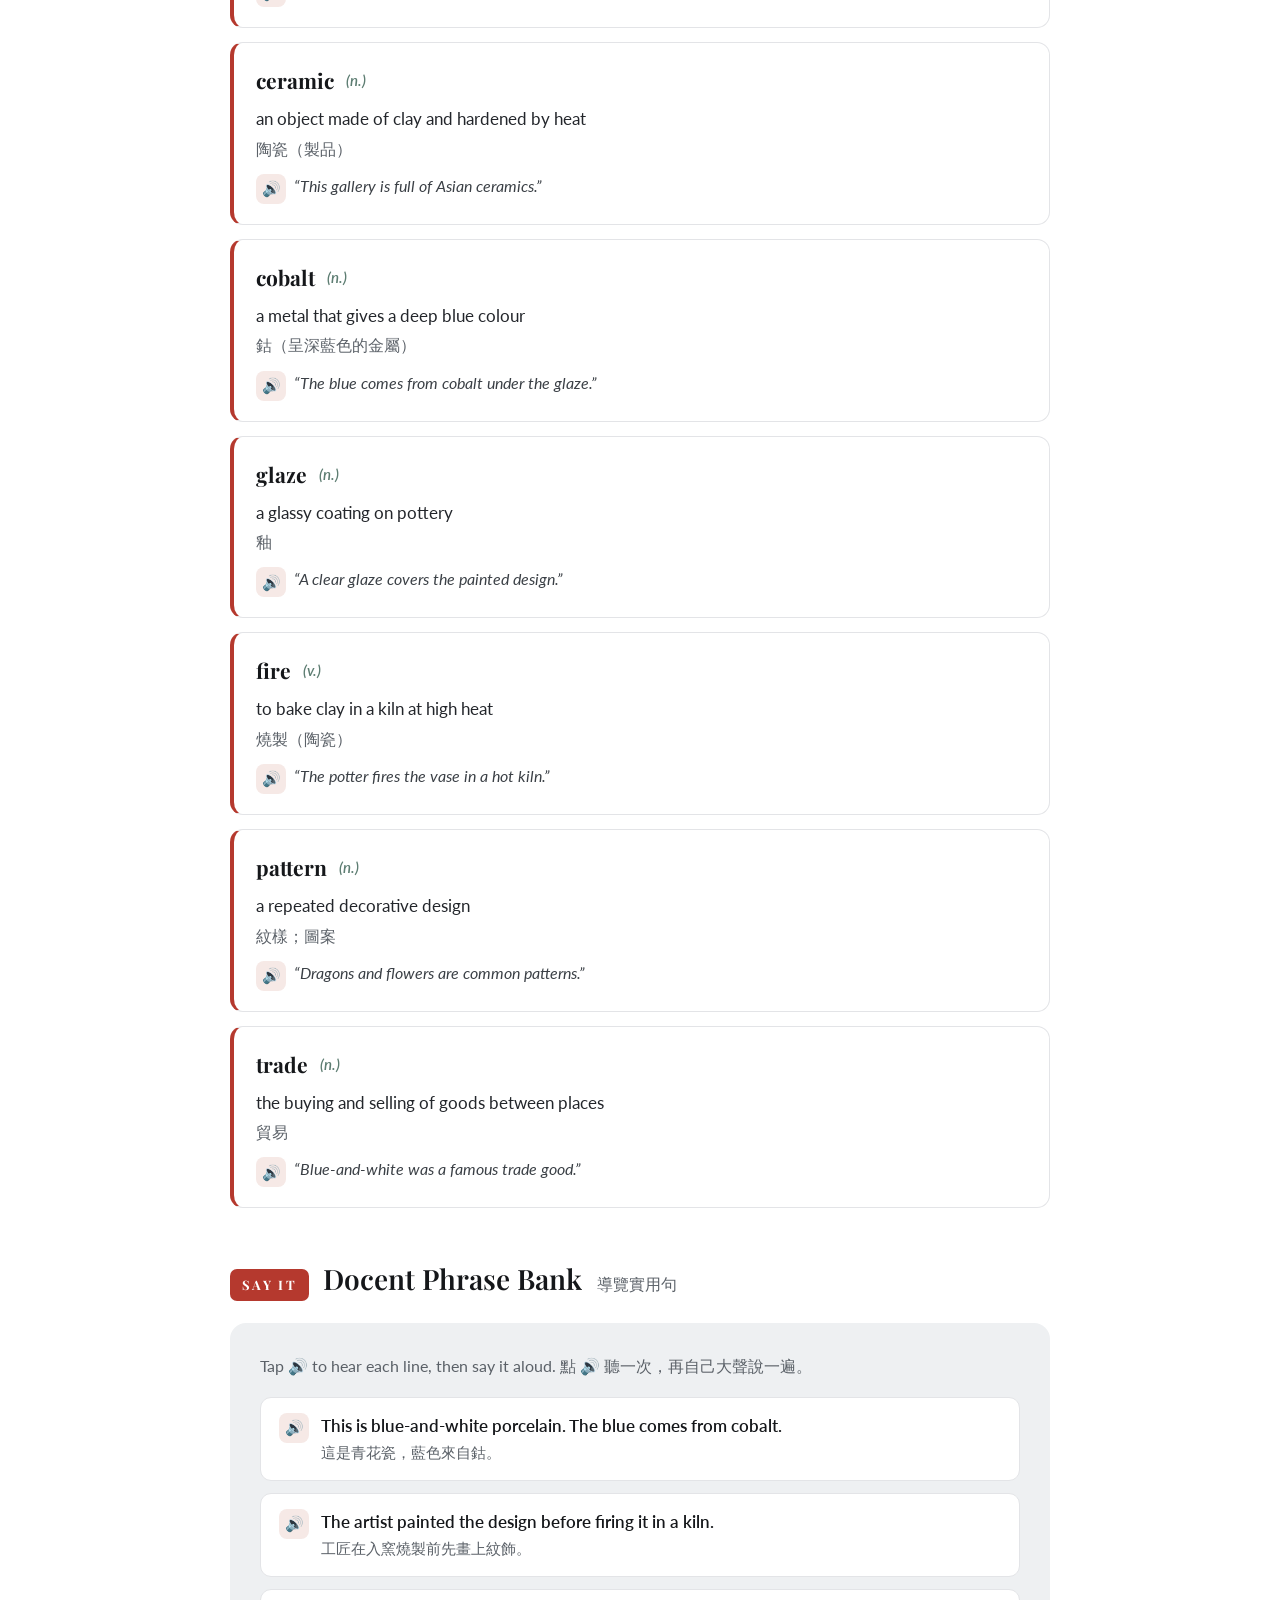
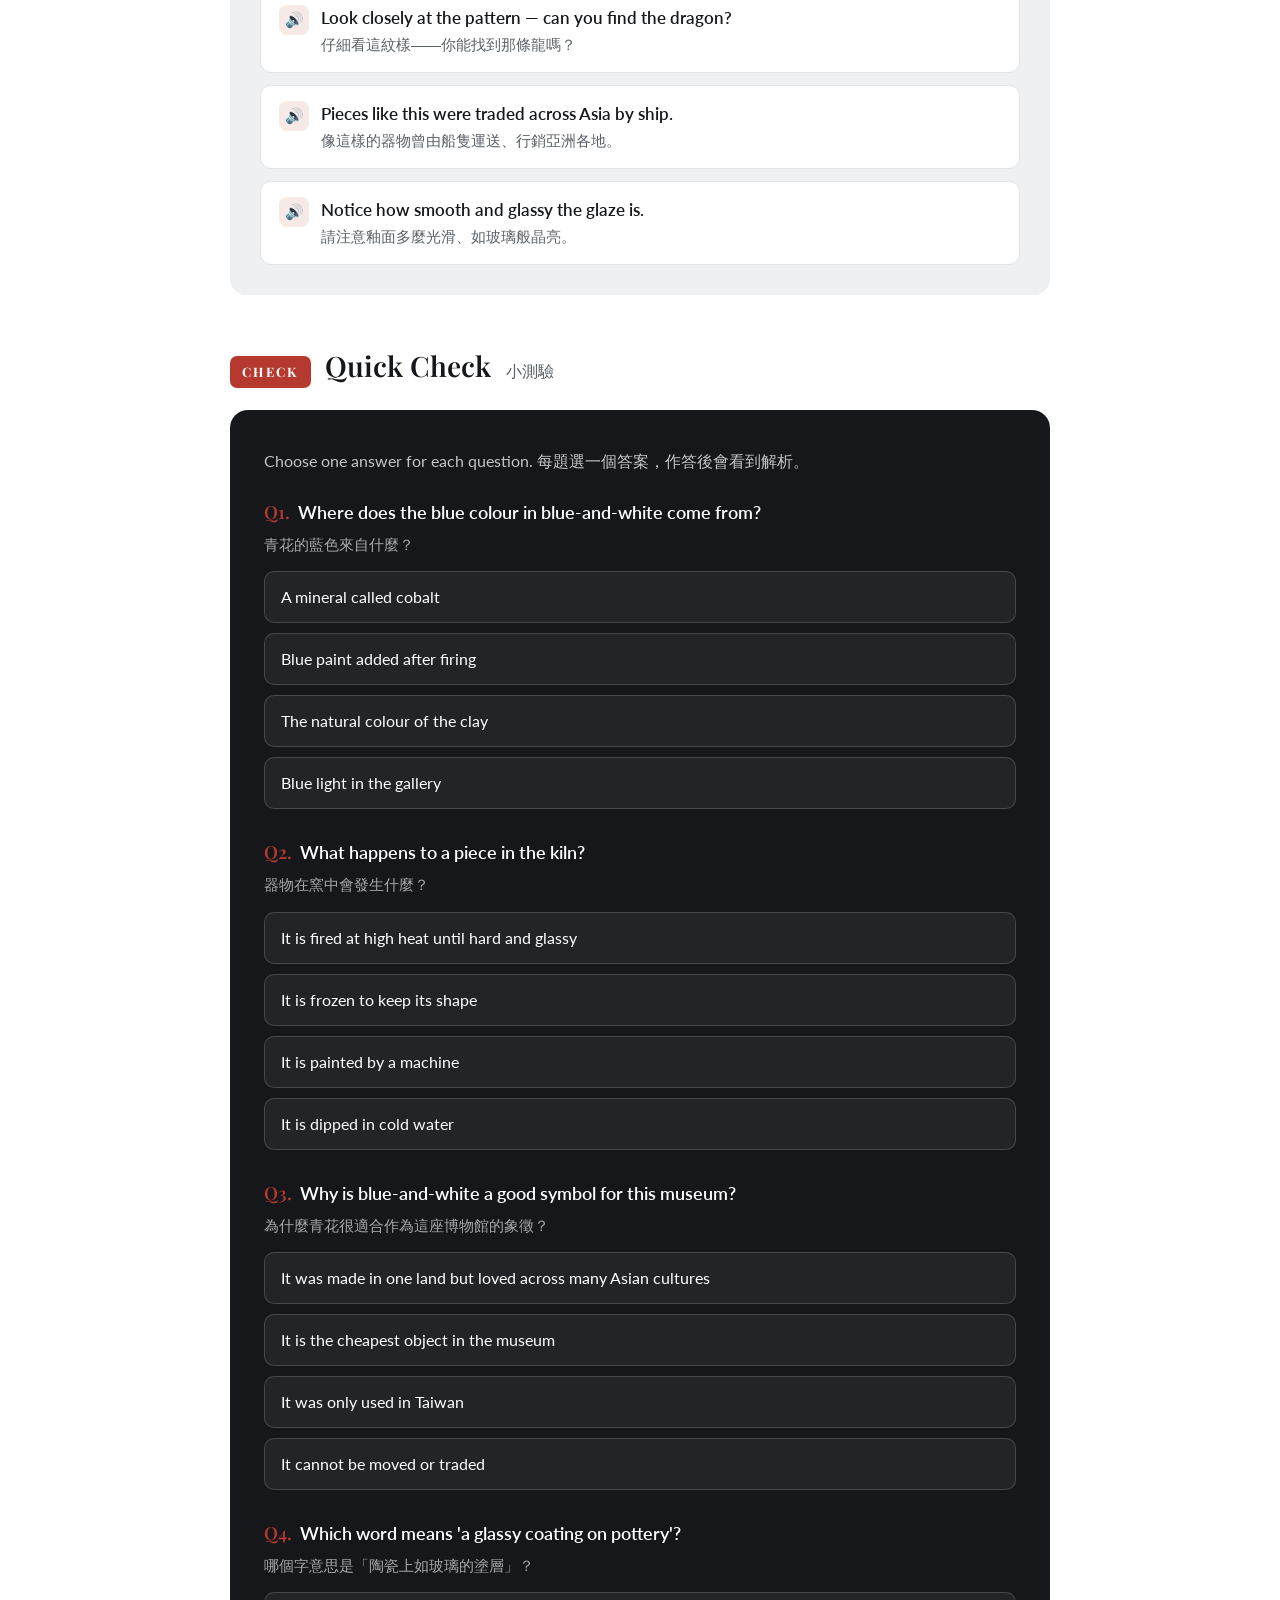
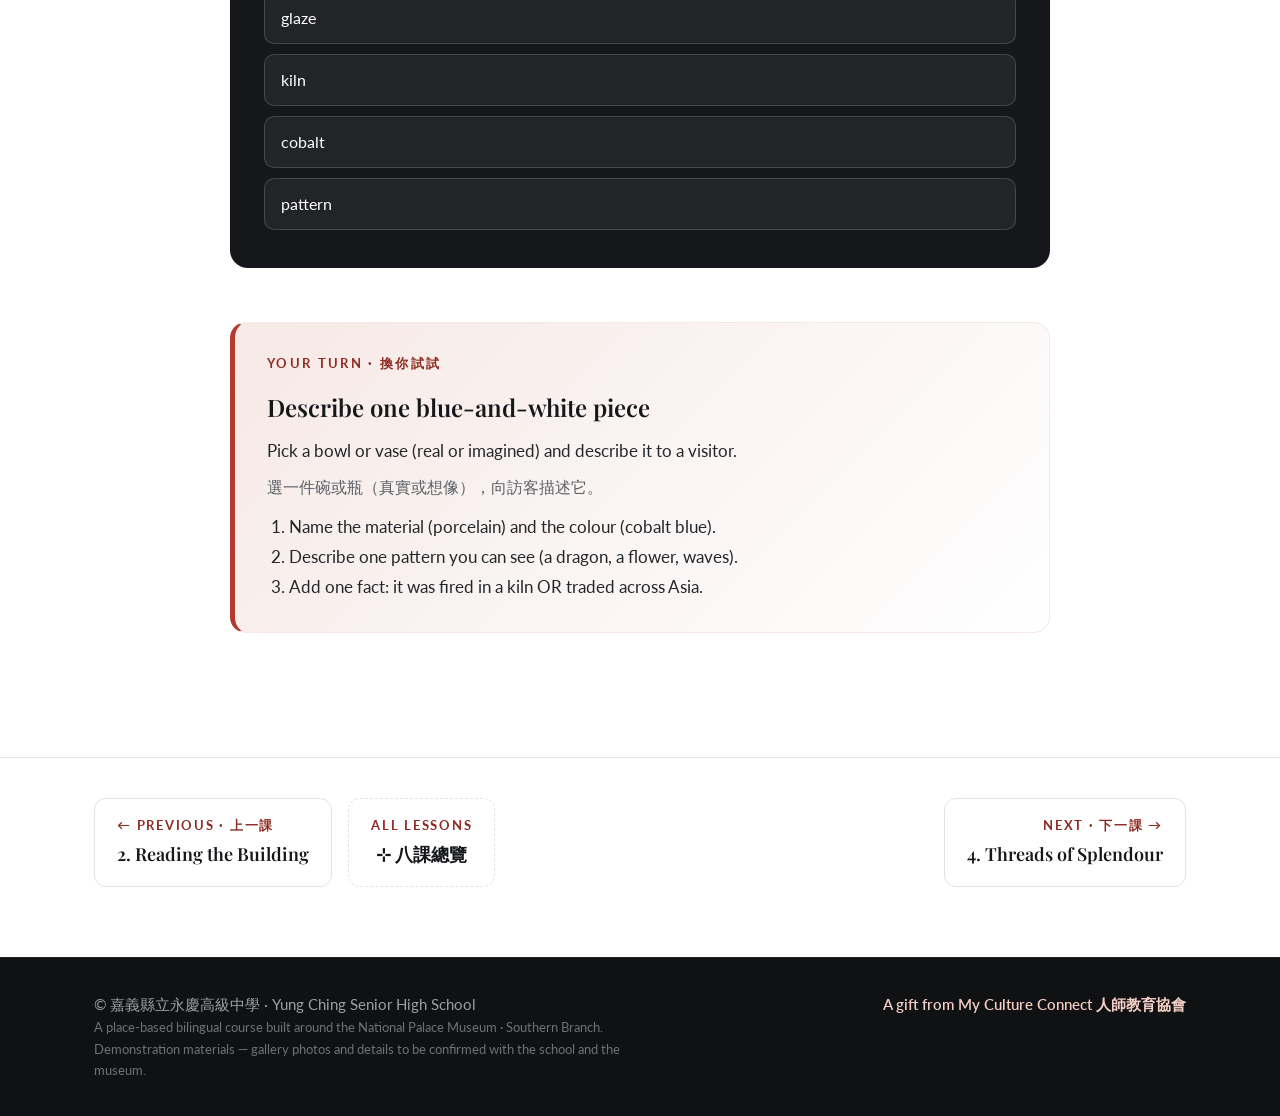
==== commit 3b24407b: "Add For-Teachers workshop page A projectable one-pager for Luke's teacher workshop: why the course e" ====
--- a/blue-and-white/index.html
+++ b/blue-and-white/index.html
@@ -22,6 +22,7 @@
       <a href="../index.html">Course Home</a>
       <a href="../index.html#lessons">8 Lessons</a>
       <a href="../docent/">Capstone</a>
+      <a href="../workshop/">For Teachers</a>
     </nav>
   </div>
 </header>
--- a/assets/css/main.css
+++ b/assets/css/main.css
@@ -463,6 +463,41 @@
 footer .note{font-size:13px;color:rgba(255,255,255,.4);max-width:560px;}
 
 
+/* ===== Workshop (For Teachers) page ===== */
+.ws-lead{max-width:820px;margin:0 auto;}
+.ws-lead p{font-size:19px;color:var(--ink);line-height:1.78;margin:14px 0;}
+.ws-lead .zh-block{font-family:'PingFang TC',sans-serif;font-size:17px;color:var(--ink-soft);line-height:1.85;border-left:3px solid var(--seal-soft);padding-left:18px;margin:14px 0 28px;}
+
+.flow-steps{max-width:880px;margin:0 auto;display:grid;gap:18px;}
+.flow-step{display:flex;gap:22px;align-items:flex-start;background:#fff;border:1px solid var(--line);border-radius:14px;padding:24px 26px;box-shadow:var(--shadow-sm);}
+.flow-step .sn{flex-shrink:0;width:48px;height:48px;border-radius:12px;background:var(--seal);color:#fff;display:flex;align-items:center;justify-content:center;font-family:'Playfair Display',serif;font-size:22px;font-weight:700;}
+.flow-step h3{font-family:'Playfair Display','PingFang TC',serif;font-size:21px;color:var(--ink-deep);font-weight:600;line-height:1.25;}
+.flow-step h3 .zh{font-family:'PingFang TC',sans-serif;font-size:15px;color:var(--ink-soft);font-weight:500;margin-left:8px;}
+.flow-step p{font-size:16.5px;color:var(--ink);line-height:1.65;margin-top:8px;}
+.flow-step p.zh{font-family:'PingFang TC',sans-serif;font-size:15.5px;color:var(--ink-soft);margin-top:4px;}
+
+.prompt-card{max-width:880px;margin:18px auto;background:#fff;border:1px solid var(--line);border-radius:14px;overflow:hidden;box-shadow:var(--shadow-sm);}
+.prompt-card .pc-head{display:flex;align-items:center;gap:10px;background:var(--mist);padding:13px 20px;border-bottom:1px solid var(--line);}
+.prompt-card .pc-tag{font-family:'Playfair Display',serif;font-size:12.5px;font-weight:700;letter-spacing:.12em;text-transform:uppercase;color:#fff;background:var(--seal);padding:4px 11px;border-radius:6px;}
+.prompt-card .pc-title{font-size:15.5px;font-weight:700;color:var(--ink-deep);}
+.prompt-card .pc-title .zh{font-family:'PingFang TC',sans-serif;font-weight:500;color:var(--ink-soft);font-size:14px;margin-left:6px;}
+.prompt-card pre{margin:0;padding:20px 22px;background:#fbfbfc;font-family:'SFMono-Regular',Menlo,Consolas,monospace;font-size:14.5px;line-height:1.72;color:var(--ink-mid);white-space:pre-wrap;word-break:break-word;}
+.prompt-card pre .ph{color:var(--seal-deep);font-weight:700;background:var(--seal-soft);padding:0 4px;border-radius:4px;}
+
+.checklist{max-width:820px;margin:0 auto;list-style:none;display:grid;gap:12px;}
+.checklist li{display:flex;gap:14px;align-items:flex-start;background:var(--jade-soft);border:1px solid #d8e4df;border-radius:11px;padding:15px 18px;font-size:16.5px;color:var(--ink);line-height:1.55;}
+.checklist li::before{content:"✓";flex-shrink:0;width:26px;height:26px;border-radius:7px;background:var(--jade);color:#fff;display:flex;align-items:center;justify-content:center;font-weight:700;font-size:15px;}
+.checklist li .zh{display:block;font-family:'PingFang TC',sans-serif;font-size:14.5px;color:var(--ink-soft);margin-top:3px;}
+.ws-takeaway{max-width:760px;margin:0 auto;text-align:center;}
+.ws-takeaway .big{font-family:'Playfair Display',serif;font-style:italic;font-size:25px;color:var(--ink-deep);line-height:1.5;}
+.ws-takeaway .big .zh{display:block;font-style:normal;font-family:'PingFang TC',sans-serif;font-size:17px;color:var(--ink-soft);margin-top:10px;}
+.ws-cta{margin-top:24px;}
+
+/* CTA button used inside the dark teacher-note section on the hub */
+.tn-btn{display:inline-flex;align-items:center;gap:8px;margin-top:22px;padding:13px 26px;border-radius:99px;background:var(--seal);color:#fff;font-weight:700;font-size:16px;letter-spacing:.03em;transition:background .2s,transform .2s;}
+.tn-btn:hover{background:#fff;color:var(--seal-deep);transform:translateY(-2px);}
+
+
 /* ===== Mobile ===== */
 @media (max-width:880px){
   .title{padding:72px 0 58px;}
@@ -474,6 +509,8 @@
   .visit-grid{grid-template-columns:1fr;gap:30px;}
   .quiz,.phrasebank{padding:26px 20px;}
   .lesson-body{padding:50px 0;}
+  .flow-step{gap:16px;padding:20px 20px;}
+  .flow-step .sn{width:40px;height:40px;font-size:18px;}
   footer .wrap{flex-direction:column;text-align:center;}
 }
 @media (max-width:560px){
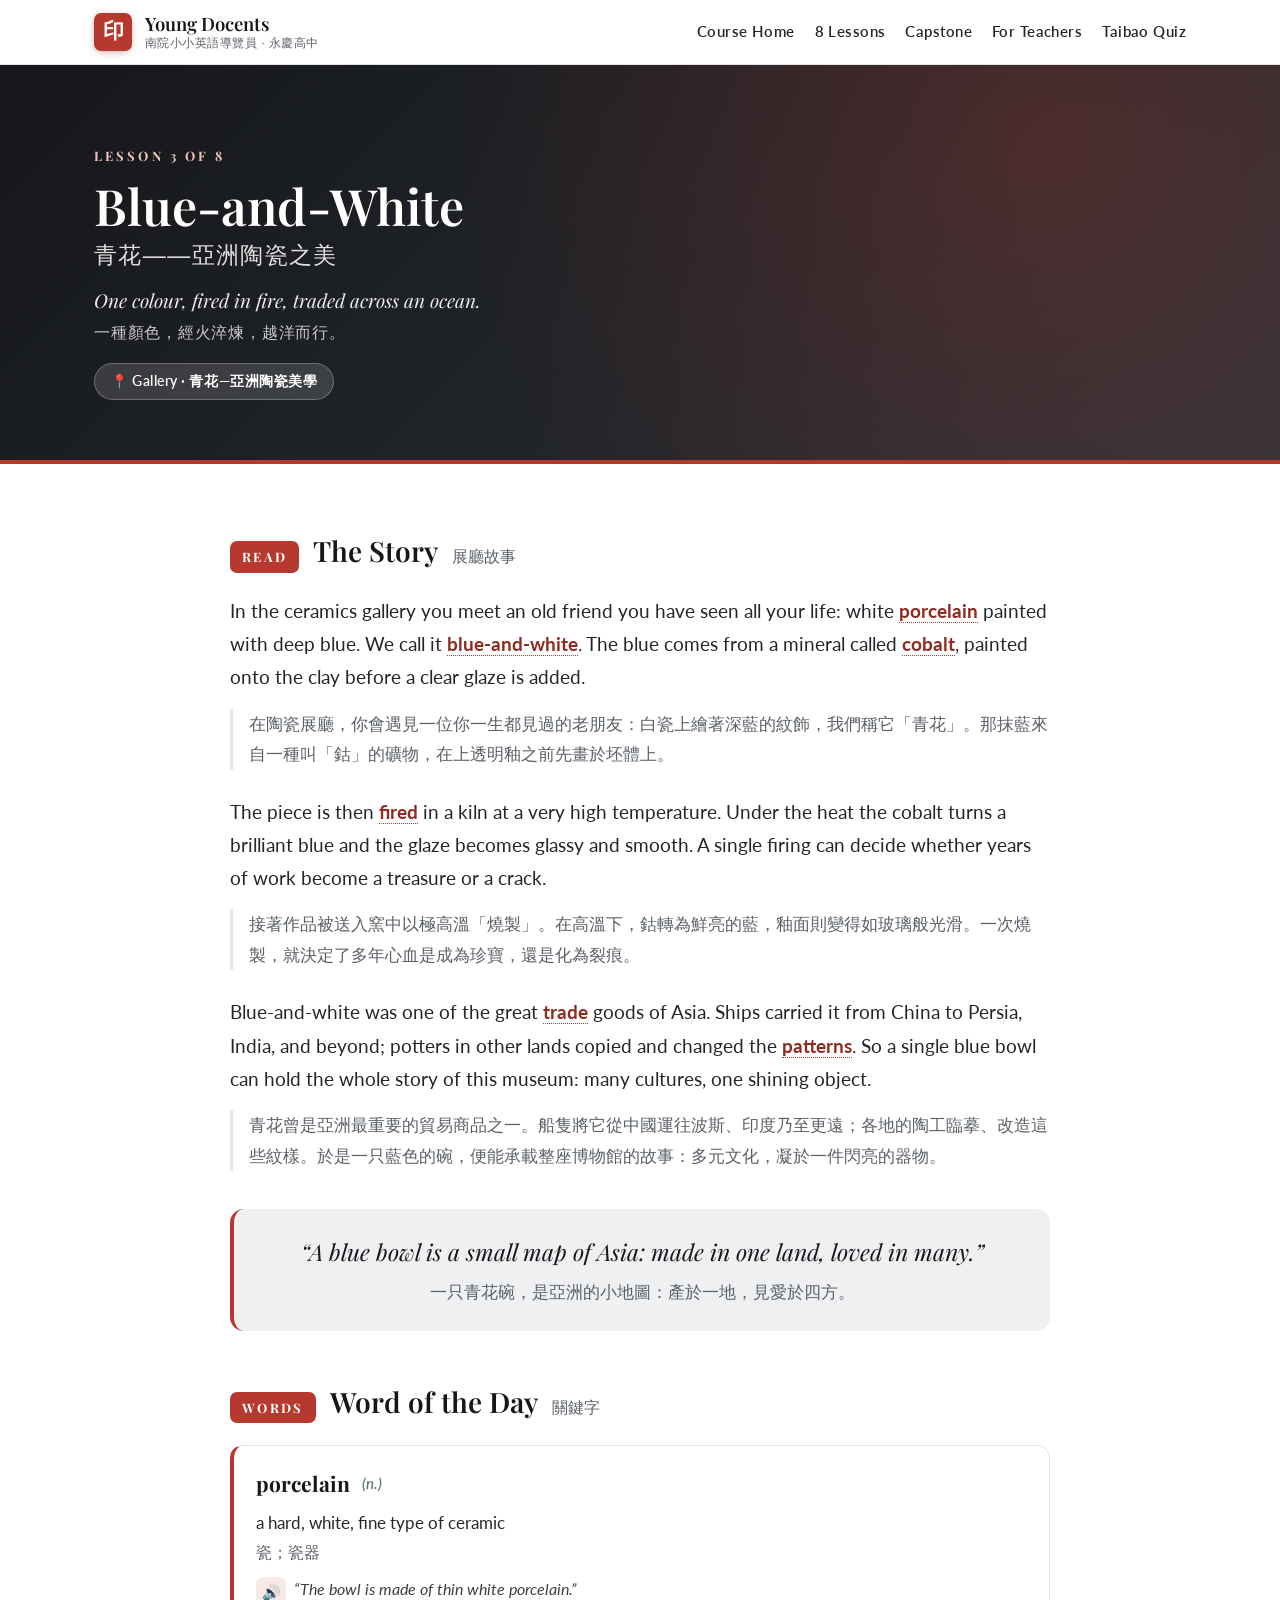
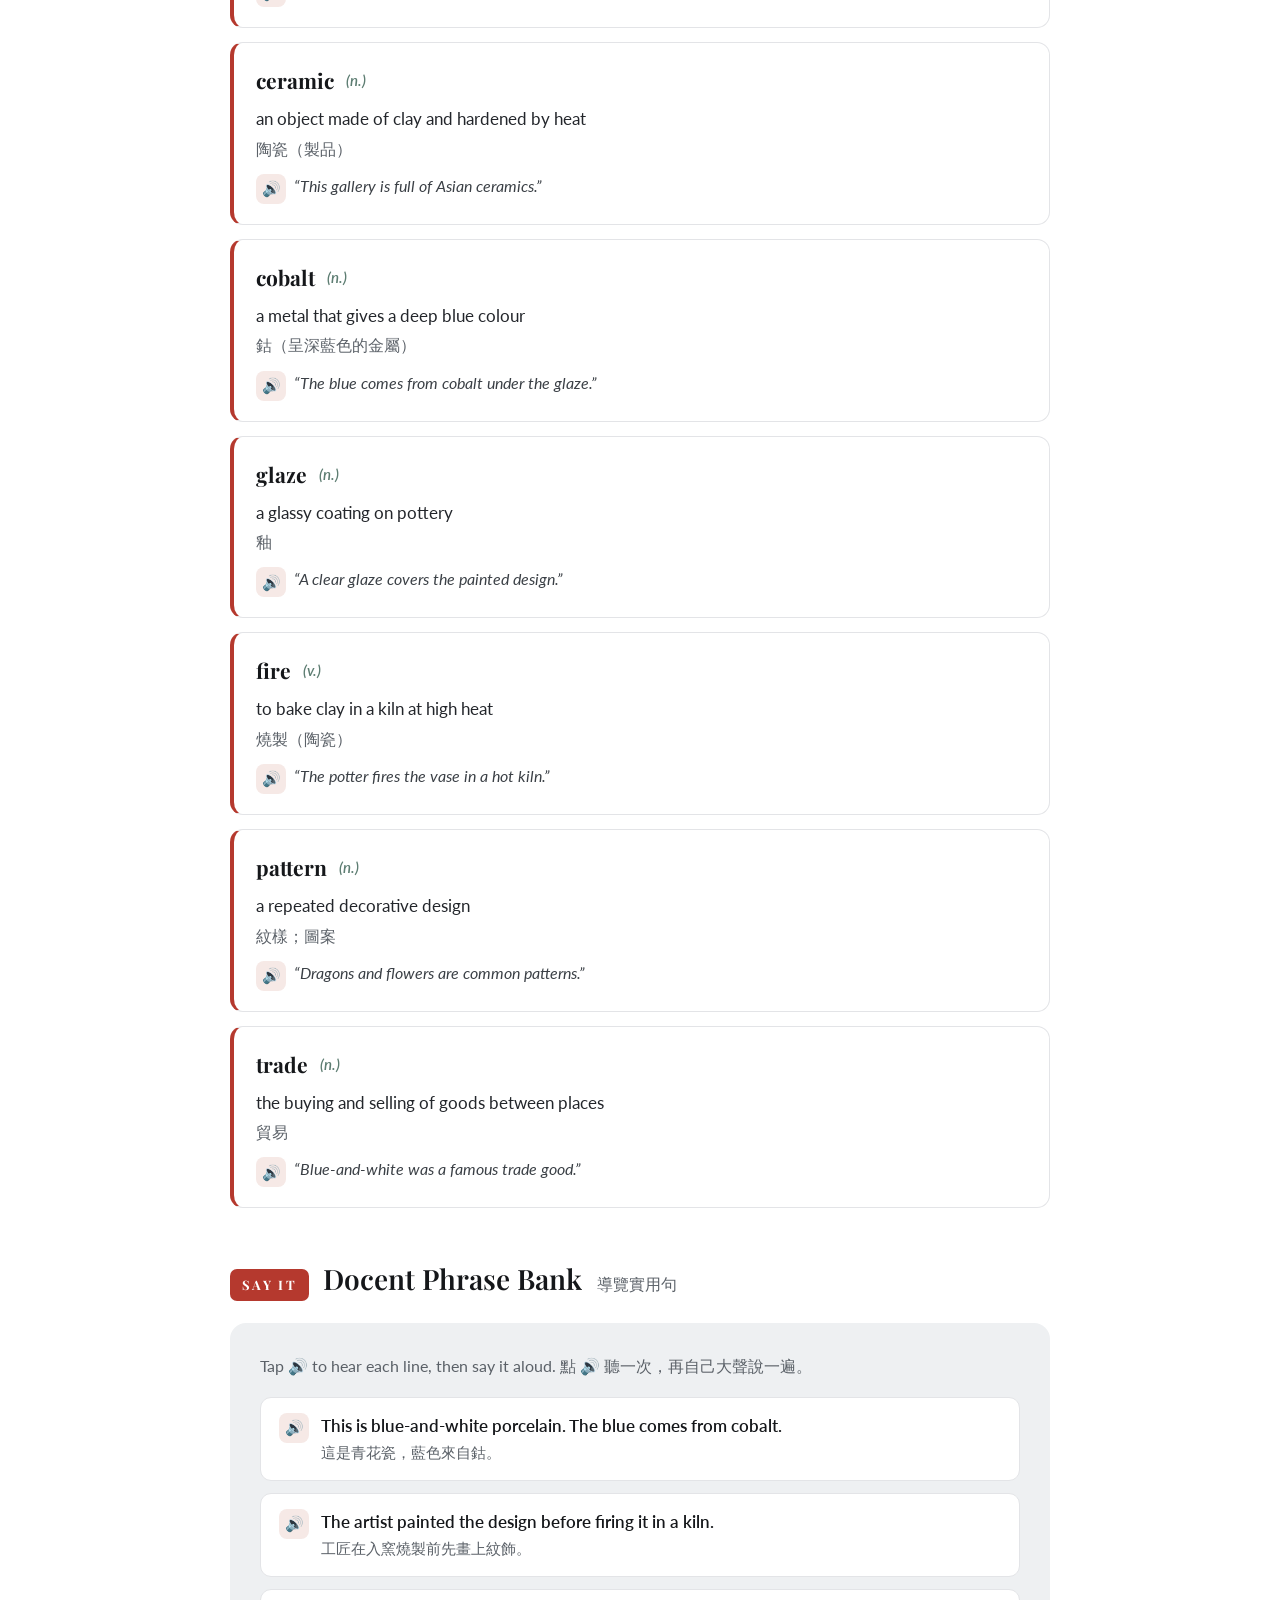
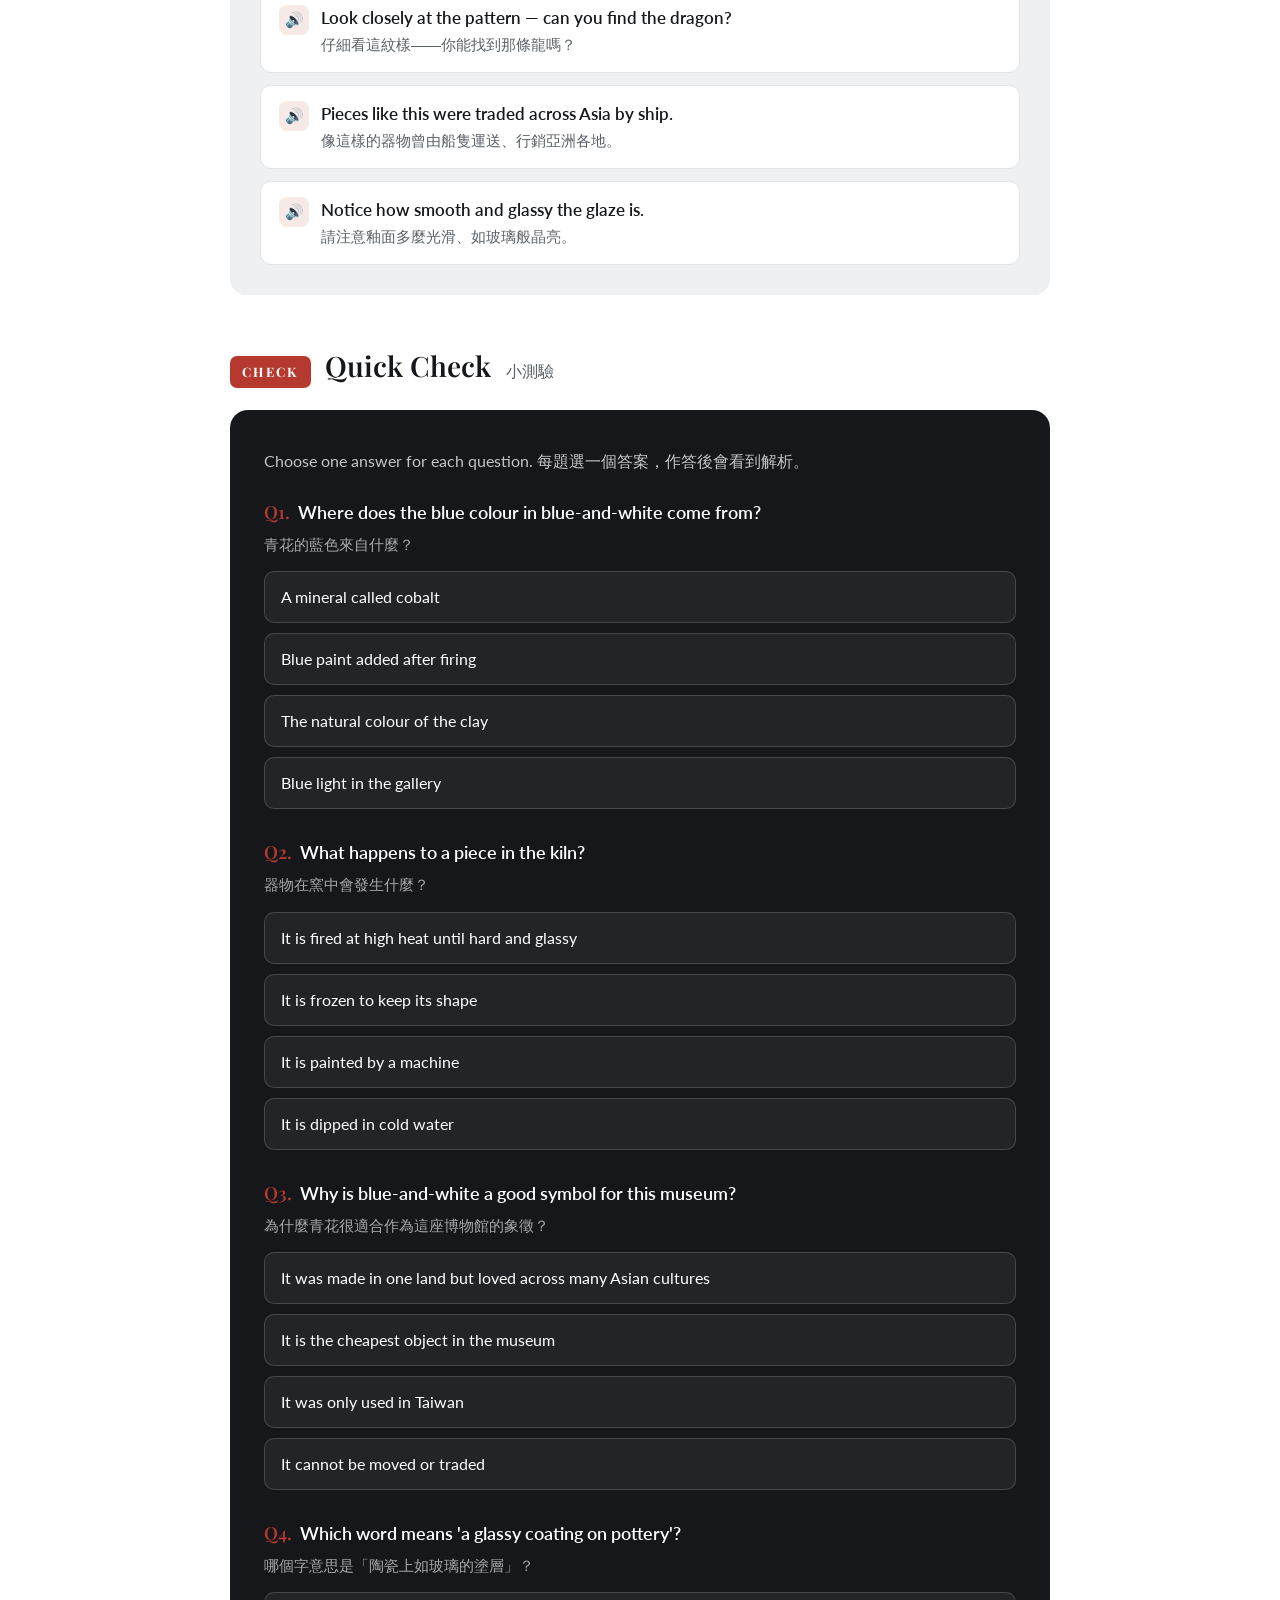
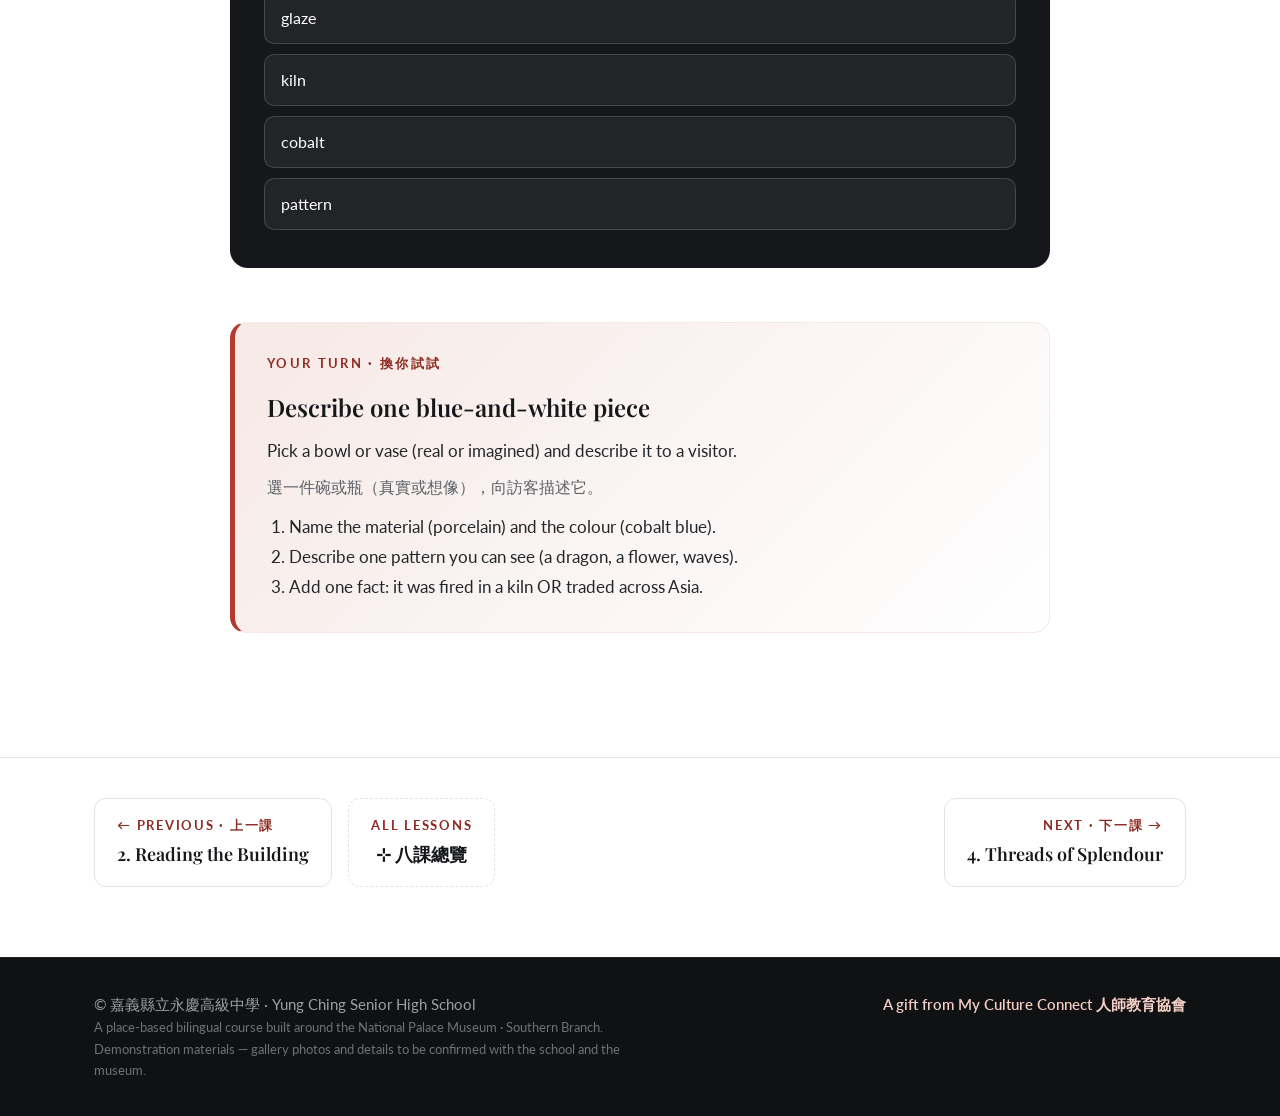
==== commit 4a131c86: "Add interactive Taibao Quiz page (QR + Google Sheet backend) A self-made bilingual quiz for the teac" ====
--- a/blue-and-white/index.html
+++ b/blue-and-white/index.html
@@ -23,6 +23,7 @@
       <a href="../index.html#lessons">8 Lessons</a>
       <a href="../docent/">Capstone</a>
       <a href="../workshop/">For Teachers</a>
+      <a href="../taibao-quiz/">Taibao Quiz</a>
     </nav>
   </div>
 </header>
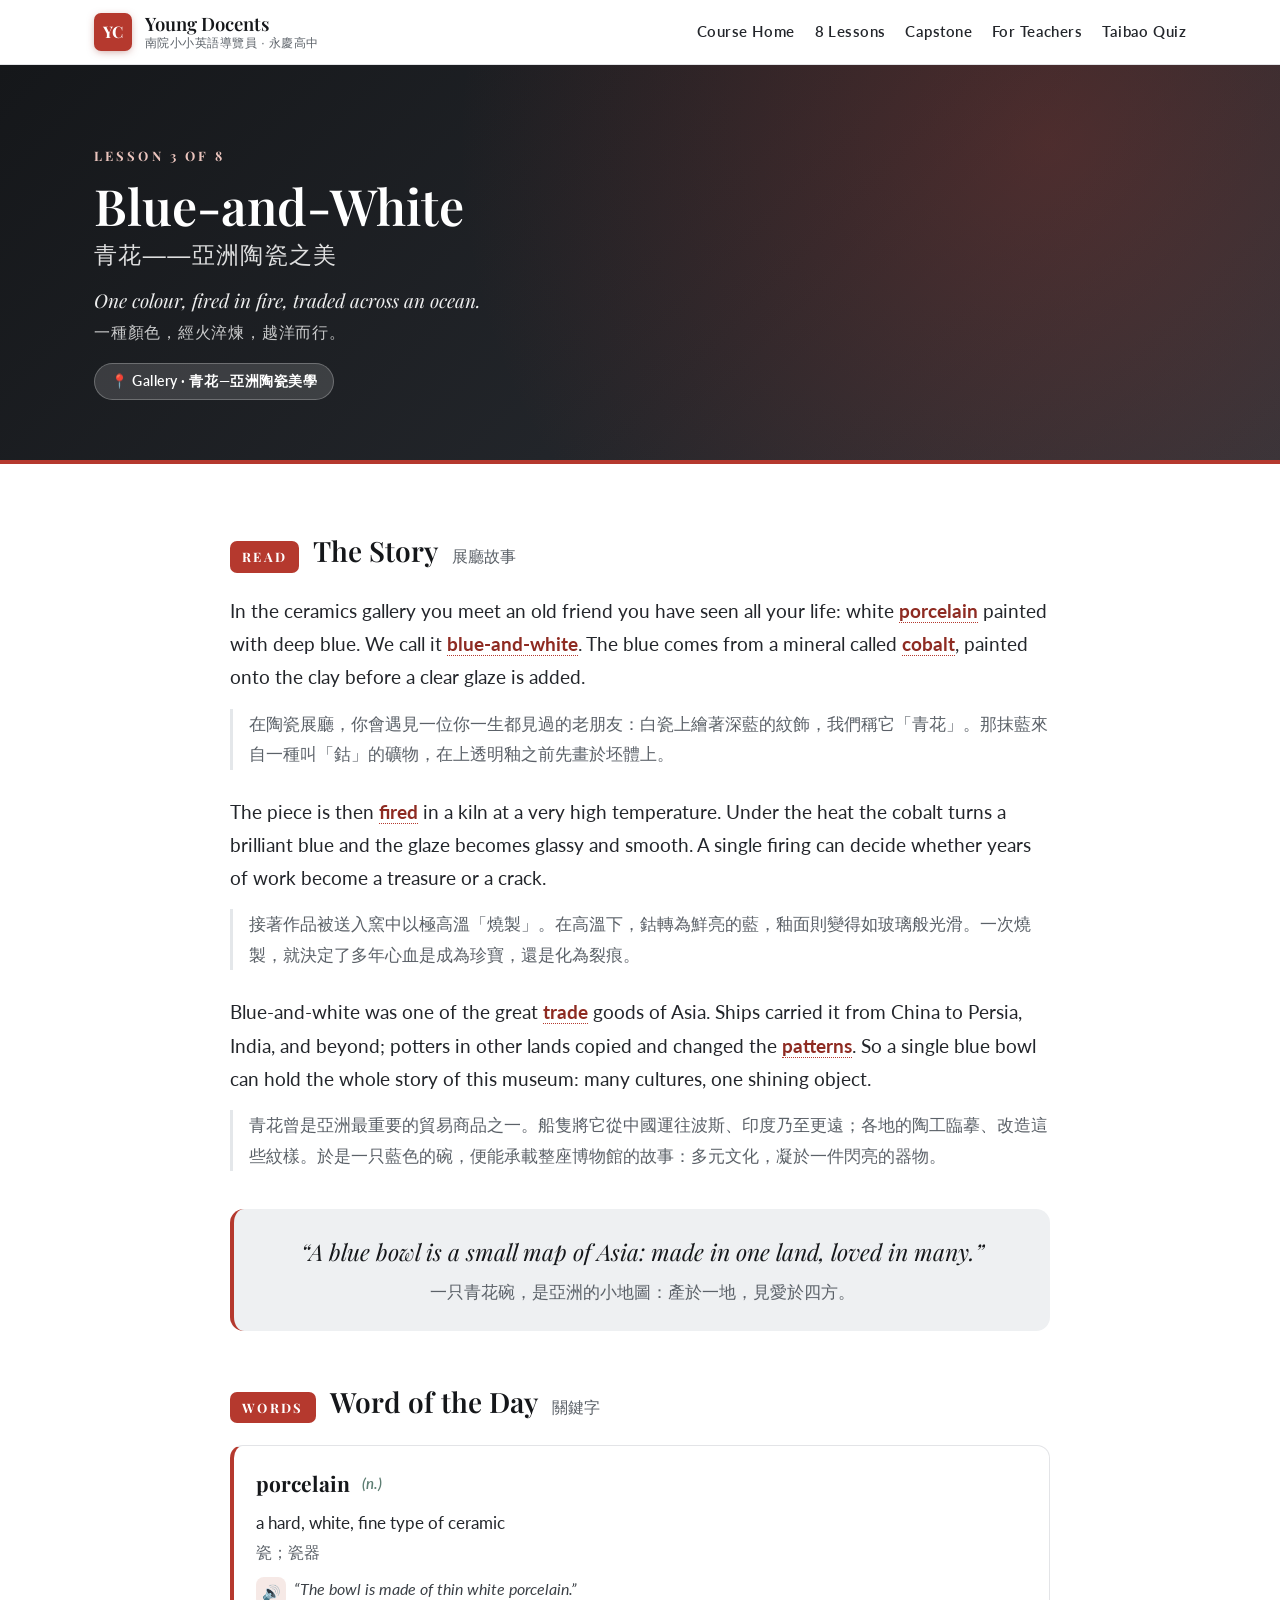
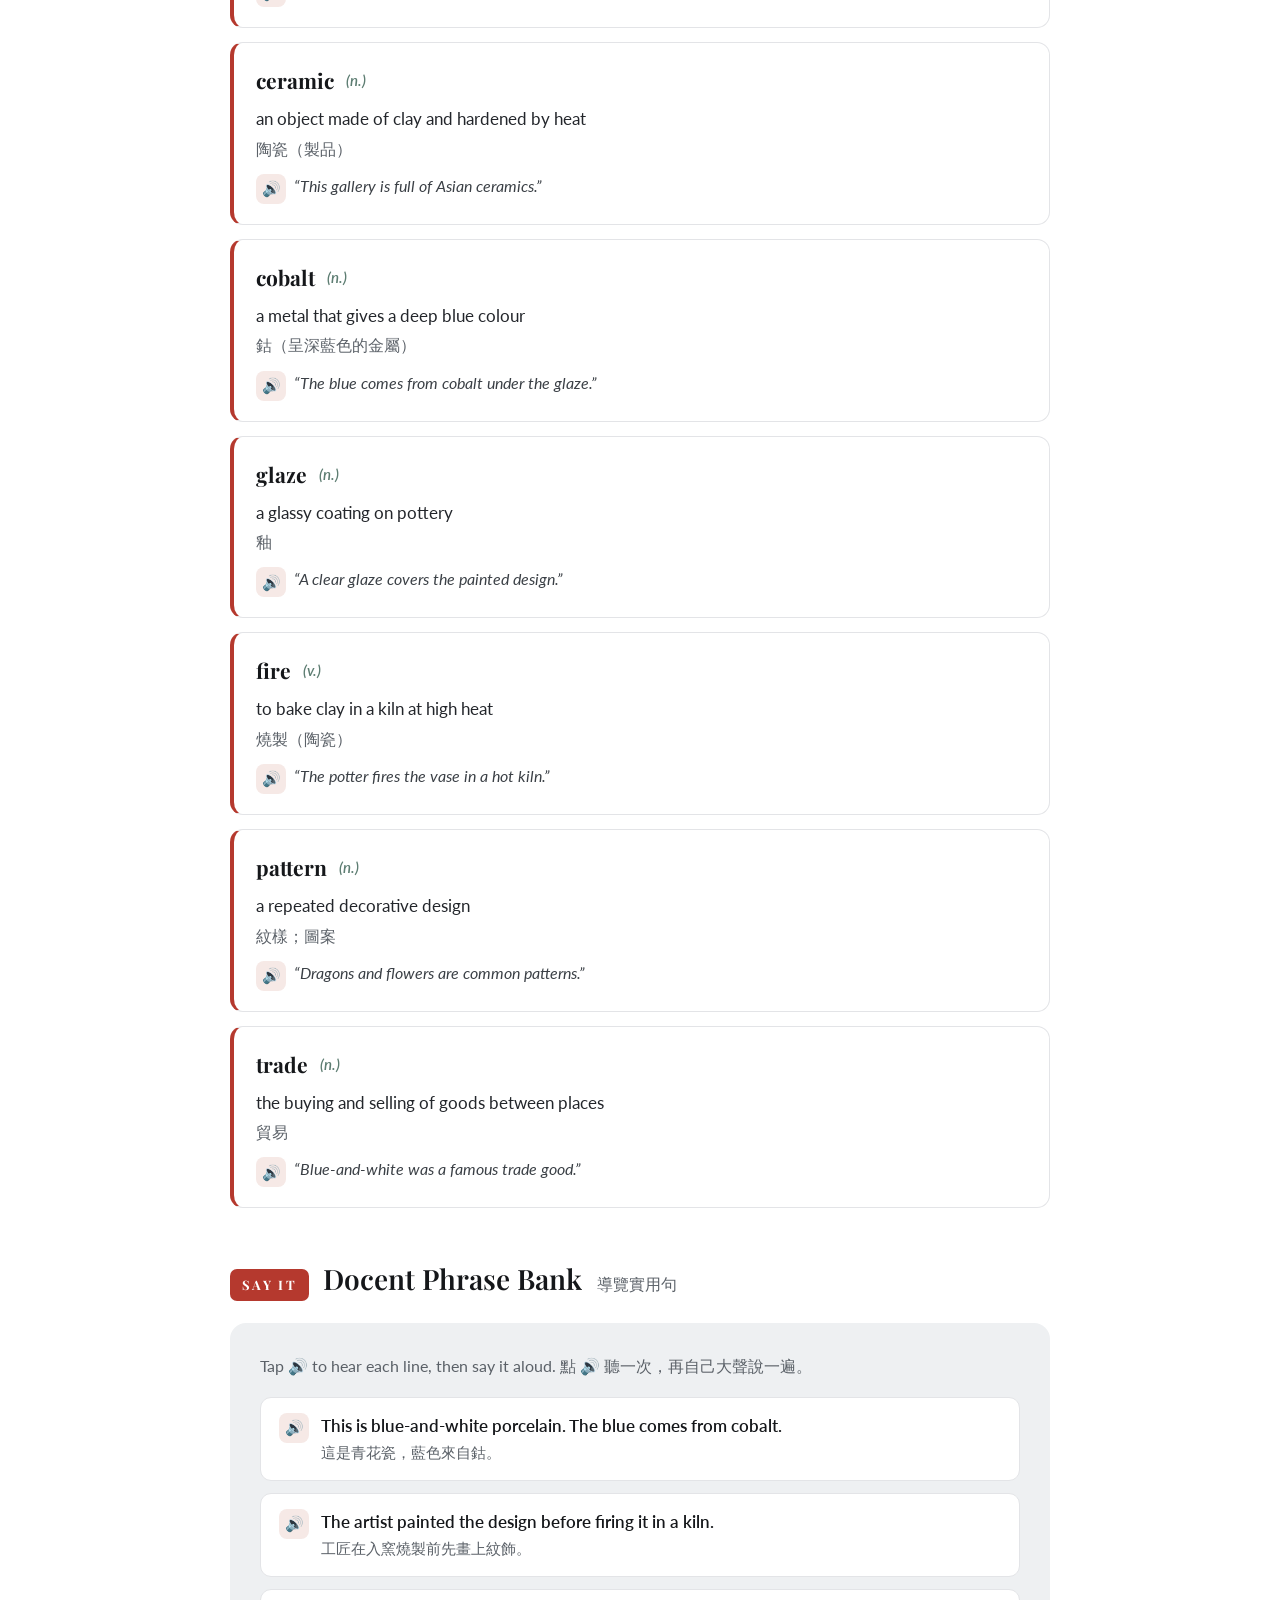
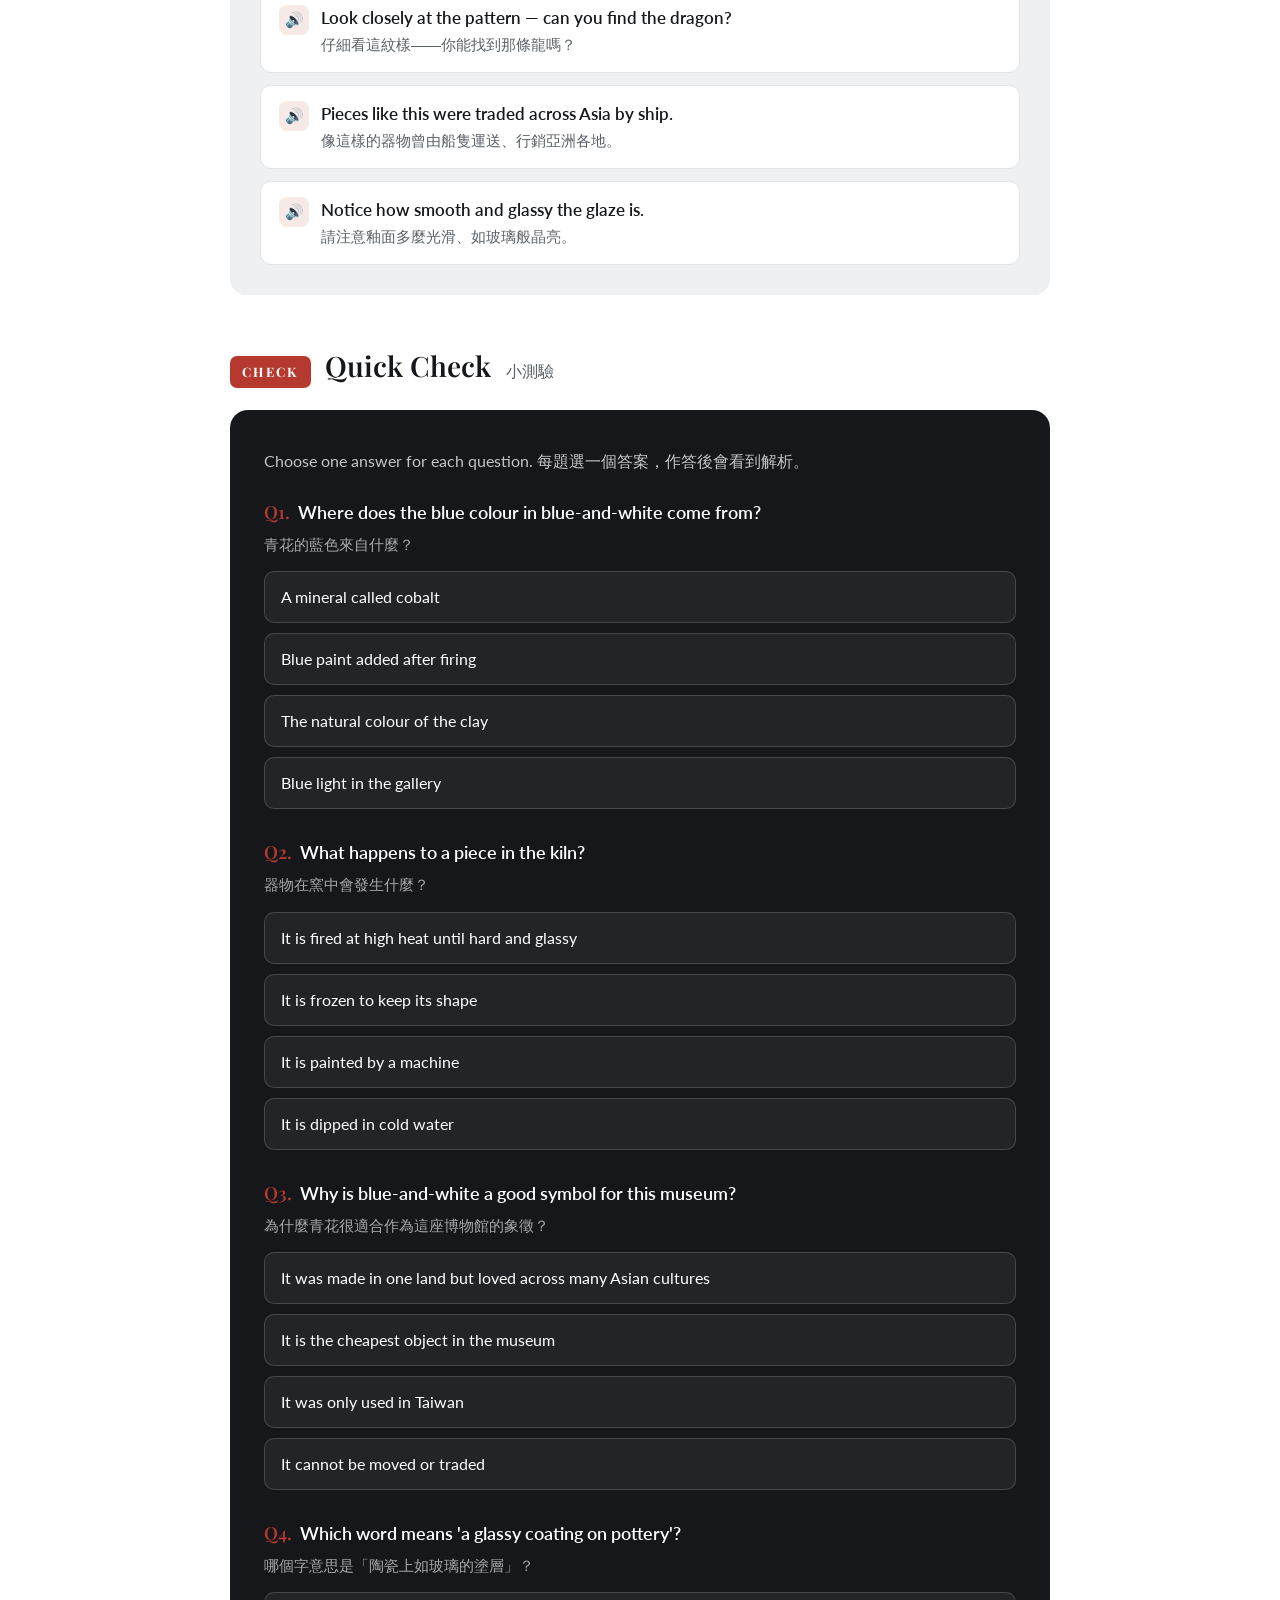
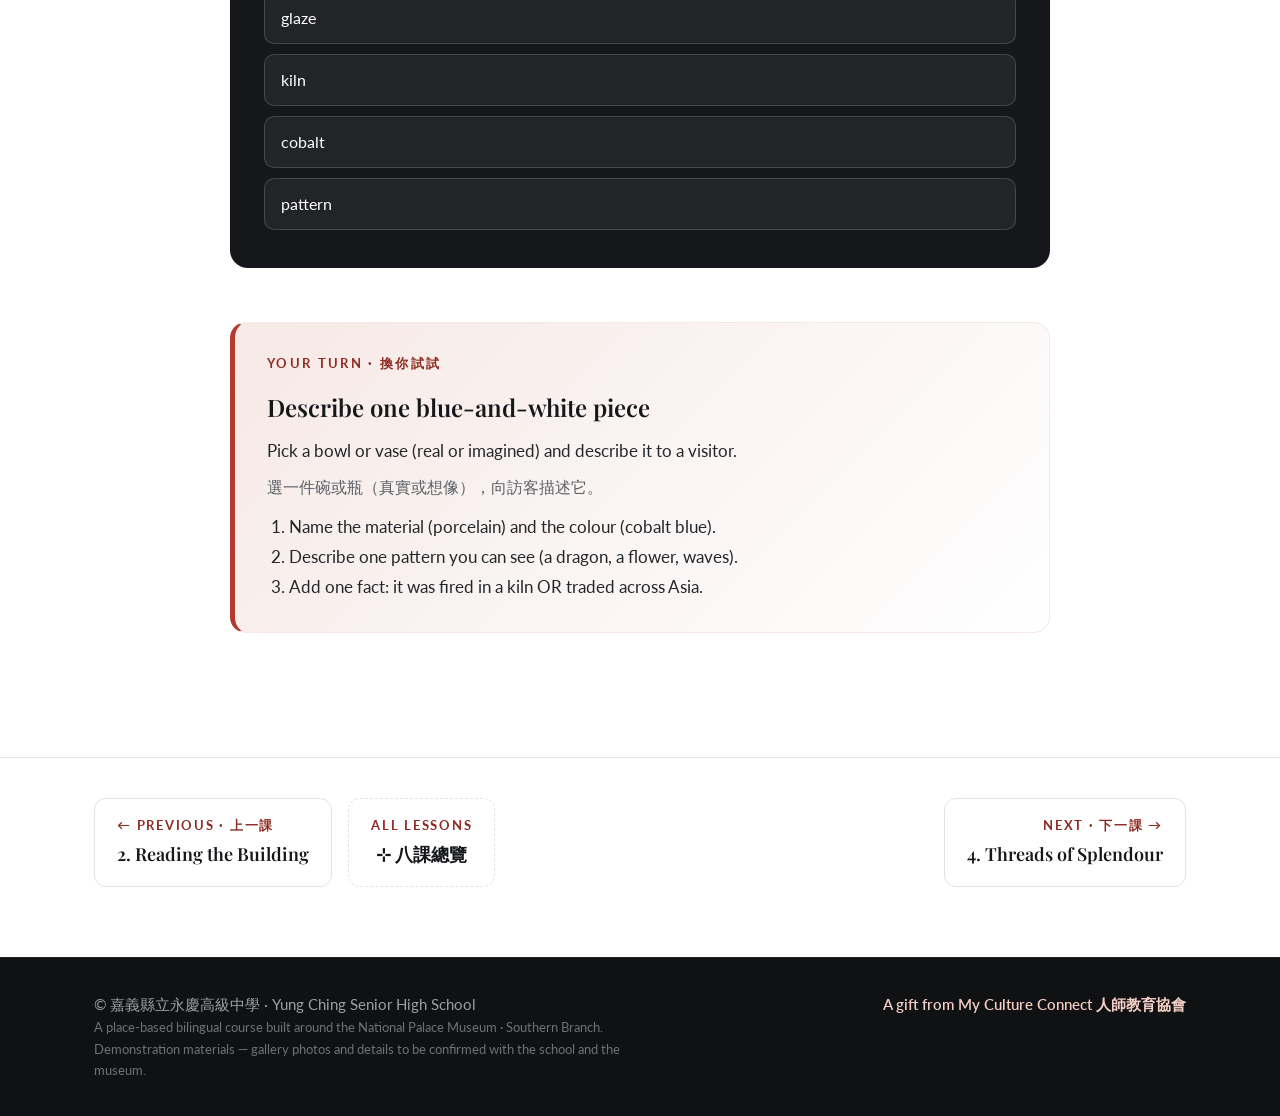
==== commit 9a2f5918: "Fix top-left badge (no Chinese char) and English-only quiz options - Replace the 印 seal badge with a" ====
--- a/blue-and-white/index.html
+++ b/blue-and-white/index.html
@@ -15,7 +15,7 @@
 <header class="topbar">
   <div class="wrap topbar-inner">
     <a class="topbar-brand" href="../index.html">
-      <span class="topbar-seal">印</span>
+      <span class="topbar-seal">YC</span>
       <span class="topbar-name">Young Docents<small>南院小小英語導覽員 · 永慶高中</small></span>
     </a>
     <nav class="topbar-nav">
--- a/assets/css/main.css
+++ b/assets/css/main.css
@@ -56,7 +56,7 @@
   width:38px;height:38px;border-radius:7px;flex-shrink:0;
   background:var(--seal);color:#fff;
   display:flex;align-items:center;justify-content:center;
-  font-family:'PingFang TC',serif;font-size:21px;font-weight:600;
+  font-family:'Playfair Display',serif;font-size:16px;font-weight:700;letter-spacing:.02em;
   box-shadow:0 2px 8px -2px rgba(142,43,34,.5);
 }
 .topbar-name{
@@ -165,8 +165,8 @@
   box-shadow:var(--shadow);position:relative;overflow:hidden;
 }
 .about-aside::before{
-  content:"印";position:absolute;right:-10px;bottom:-22px;
-  font-family:'PingFang TC',serif;font-size:150px;color:rgba(181,57,46,.16);line-height:1;
+  content:"YC";position:absolute;right:6px;bottom:-30px;
+  font-family:'Playfair Display',serif;font-weight:700;font-size:128px;color:rgba(181,57,46,.16);line-height:1;letter-spacing:-.02em;
 }
 .about-aside .label{
   font-size:12.5px;letter-spacing:.2em;text-transform:uppercase;
